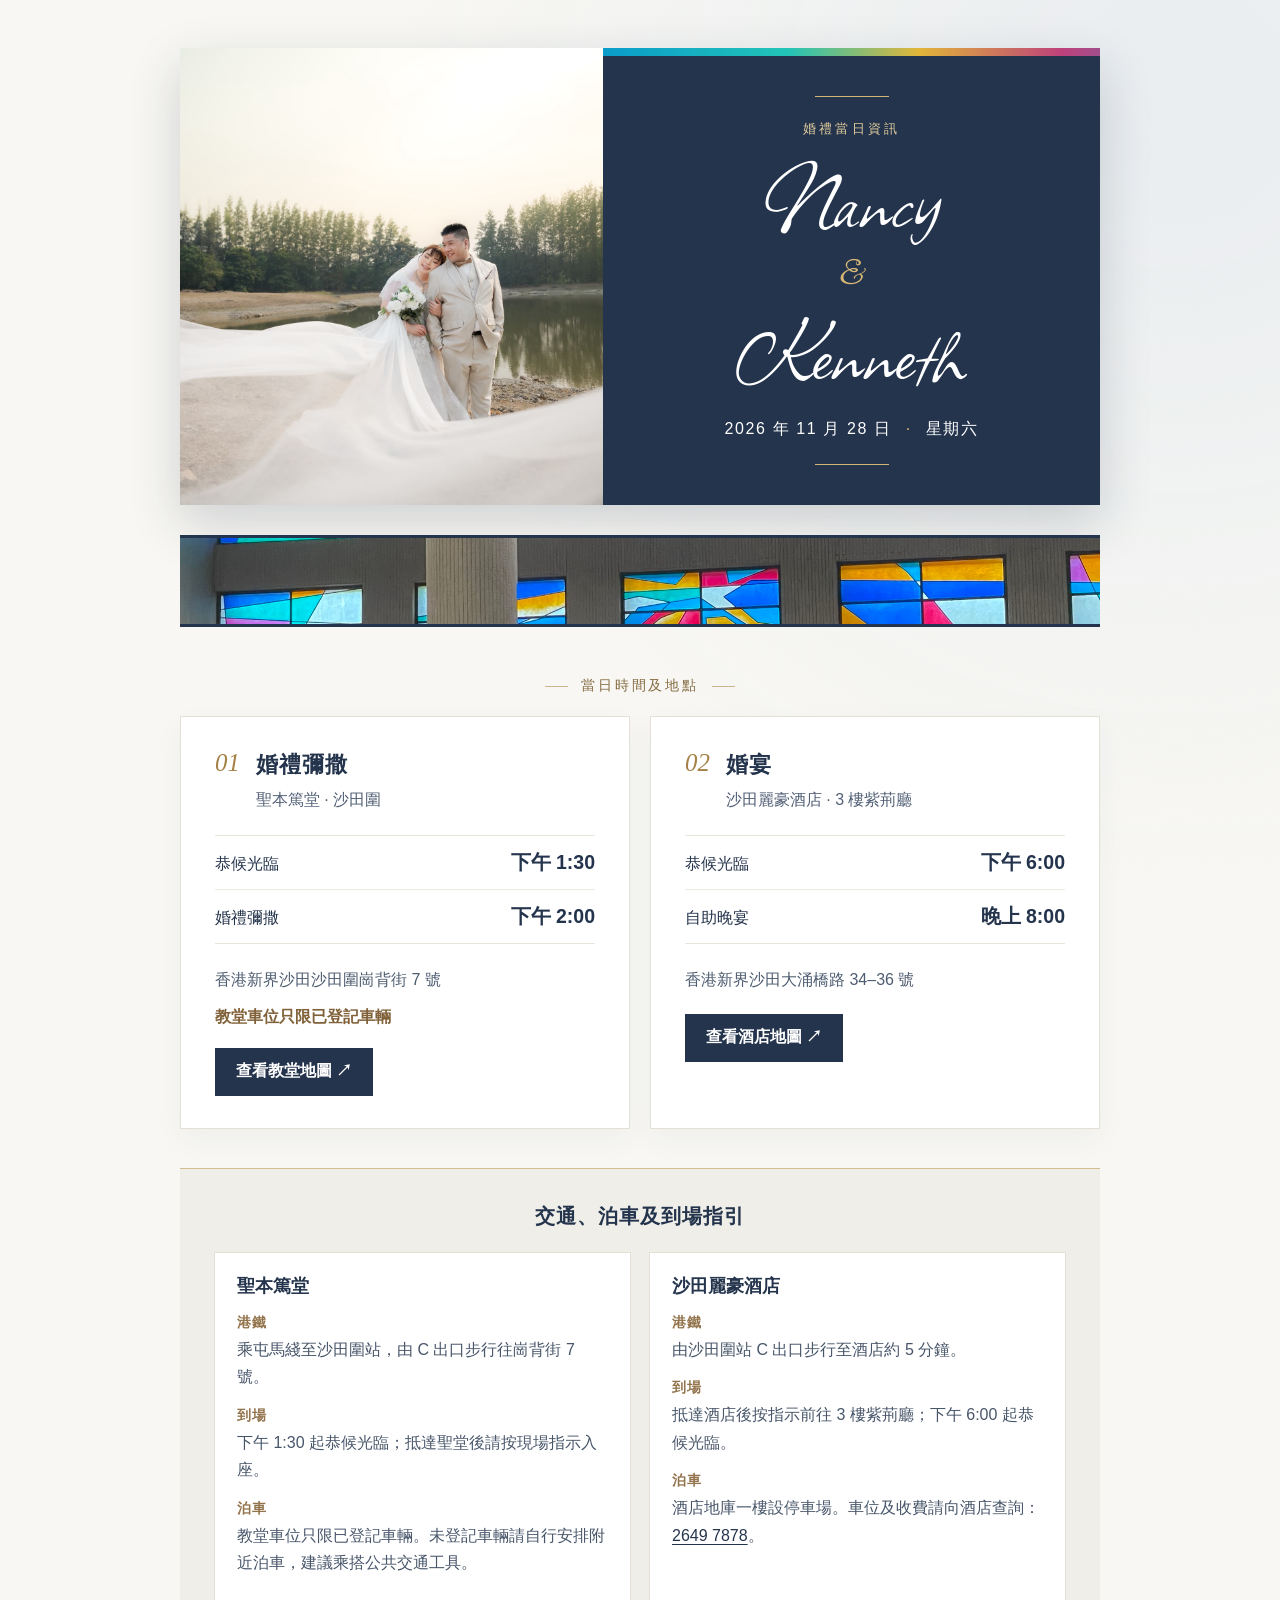
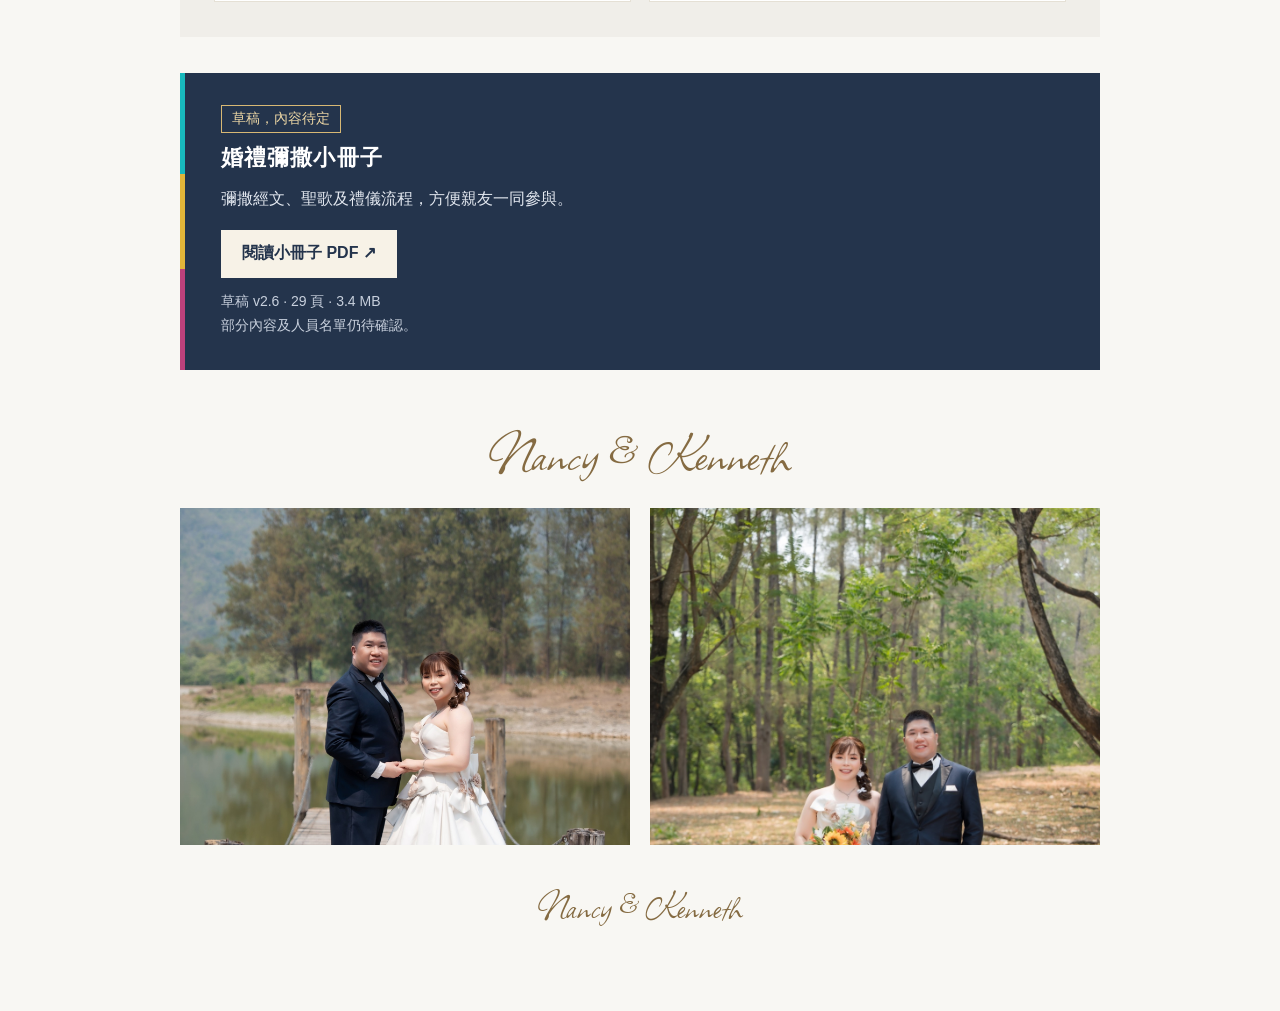
==== index.html @ dc4f5dc5 "Publish wedding information website" ====
<!doctype html>
<html lang="zh-Hant">
<head>
  <meta charset="utf-8">
  <meta name="viewport" content="width=device-width, initial-scale=1">
  <meta name="theme-color" content="#f8f6f1">
  <meta name="description" content="Nancy 與 Kenneth 的婚禮時間及地點資訊。2026 年 11 月 28 日。">
  <title>Nancy 與 Kenneth｜婚禮資訊</title>
  <link rel="preload" href="allison-regular.ttf" as="font" type="font/ttf" crossorigin>
  <link rel="icon" type="image/svg+xml" href="data:image/svg+xml,%3Csvg xmlns='http://www.w3.org/2000/svg' viewBox='0 0 64 64'%3E%3Crect width='64' height='64' rx='14' fill='%2324344c'/%3E%3Cpath d='M32 11v42M21 25h22' stroke='%23d8b874' stroke-width='4' stroke-linecap='round'/%3E%3C/svg%3E">
  <style>
    @font-face { font-family: "Wedding Script"; src: url("allison-regular.ttf") format("truetype"); font-style: normal; font-weight: 400; font-display: swap; }
    :root { color-scheme: light; font-family: "Noto Sans TC", "PingFang TC", "Microsoft JhengHei", sans-serif; color: #24344c; background: #f8f7f3; }
    * { box-sizing: border-box; }
    body { margin: 0; min-width: 300px; }
    .frame { min-height: 100vh; padding: 0 18px 52px; background: radial-gradient(circle at 92% 4%, #e9edf0 0, transparent 28%), #f8f7f3; }
    main { max-width: 920px; margin: 0 auto; }
    .hero { display: grid; overflow: hidden; background: #24344c; color: #fff; box-shadow: 0 18px 48px #1c2c4030; }
    .hero-photo { display: block; width: 100%; height: 270px; object-fit: cover; object-position: center 61%; }
    header { position: relative; text-align: center; padding: 44px 18px 42px; border-top: 8px solid transparent; border-image: linear-gradient(105deg, #099ccb, #23c4b7 30%, #e2b539 51%, #bd417b 74%, #4679c6) 1; }
    header::before, header::after { content: ""; display: block; width: 74px; height: 1px; margin: 0 auto 23px; background: #d1b477; }
    header::after { margin: 24px auto 0; }
    .eyebrow { margin: 0 0 17px; color: #e2cd9e; font-size: .84rem; letter-spacing: .24em; }
    h1 { margin: 0; font-family: "Wedding Script", "Segoe Script", cursive; font-size: clamp(4.3rem, 17vw, 6rem); font-weight: 400; line-height: .95; letter-spacing: 0; }
    h1 .name { display: block; }
    .amp { display: block; color: #d8b874; font-size: .55em; line-height: .85; margin: .15em 0; }
    .date { margin: 21px 0 0; font-size: 1rem; letter-spacing: .1em; }
    .date span { color: #d8b874; padding: 0 .5em; }
    h2 { margin: 0; font-size: 1.4rem; font-weight: 600; letter-spacing: .05em; }
    .section-label { margin: 40px 0 21px; text-align: center; color: #856b42; font-size: .88rem; letter-spacing: .21em; }
    .section-label::before, .section-label::after { content: ""; display: inline-block; vertical-align: middle; width: 23px; height: 1px; background: #cbb58d; margin: 0 13px; }
    .events { position: relative; }
    .events::before { content: ""; position: absolute; left: 20px; top: 23px; bottom: 23px; width: 1px; background: #cfb88b; }
    .card { position: relative; background: #fff; border: 1px solid #e5e0d5; box-shadow: 0 10px 28px #293d520c; padding: 27px 25px 29px; margin: 16px 0 16px 39px; }
    .card::before { content: ""; position: absolute; left: -24px; top: 29px; width: 9px; height: 9px; border: 2px solid #a78348; border-radius: 50%; background: #f8f7f3; }
    .card-head { display: flex; gap: 16px; align-items: start; }
    .number { flex: none; color: #a58146; font: italic 1.55rem Georgia, serif; line-height: 1.1; }
    .place { margin: 7px 0 0; color: #526076; line-height: 1.65; }
    .times { margin: 22px 0; border-top: 1px solid #e9e4da; border-bottom: 1px solid #e9e4da; }
    .time-row { display: flex; align-items: baseline; justify-content: space-between; gap: 12px; padding: 13px 0; }
    .time-row + .time-row { border-top: 1px solid #efebe3; }
    .time-row strong { font-size: 1.22rem; font-weight: 600; font-variant-numeric: tabular-nums; white-space: nowrap; }
    address { font-style: normal; color: #4d5c70; line-height: 1.7; }
    .map-link { display: inline-flex; align-items: center; justify-content: center; min-height: 48px; margin-top: 20px; padding: 0 21px; background: #24344c; color: #fff; text-decoration: none; font-weight: 600; }
    .map-link:focus-visible, .map-link:hover { outline: 2px solid #b69862; outline-offset: 3px; background: #334862; }
    .parking-note { margin: 13px 0 0; color: #806139; font-weight: 600; }
    .guide { margin: 39px 0 0; padding: 27px 22px 28px; background: #f0eee9; border-top: 1px solid #d4bd90; }
    .guide h2 { font-size: 1.28rem; text-align: center; margin: 0 0 22px; }
    .guide-grid { display: grid; gap: 18px; }
    .guide-place { background: #fff; padding: 21px 22px 24px; border: 1px solid #e5e0d5; }
    .guide-place h3 { margin: 0 0 12px; font-size: 1.12rem; }
    .guide-place dl { margin: 0; }
    .guide-place dt { margin: 15px 0 4px; color: #92734b; font-size: .89rem; font-weight: 700; letter-spacing: .08em; }
    .guide-place dd { margin: 0; line-height: 1.72; color: #48566a; }
    .guide-place a { color: #24344c; text-underline-offset: 3px; }
    .photos { margin-top: 36px; }
    .photos h2 { text-align: center; margin: 0 0 19px; font-family: "Wedding Script", "Segoe Script", cursive; font-weight: 400; color: #856b42; font-size: clamp(2.5rem, 10vw, 3.7rem); line-height: 1.2; letter-spacing: 0; }
    .photo-grid { display: grid; grid-template-columns: 1fr 1fr; gap: 10px; }
    .photo-grid figure { position: relative; margin: 0; aspect-ratio: 3 / 4; overflow: hidden; background: #e8e3da; }
    .photo-grid img { display: block; width: 100%; height: 100%; object-fit: cover; object-position: center 42%; }
    .photo-grid figure:nth-child(2) img { object-position: center 32%; }
    .glass-ribbon { height: 68px; margin-top: 30px; background: url("church-glass.jpeg") center 44% / cover; border-top: 3px solid #24344c; border-bottom: 3px solid #24344c; }
    .booklet { position: relative; display: grid; gap: 22px; margin-top: 36px; padding: 28px; background: #24344c; color: #fff; border-left: 5px solid #18b9bd; }
    .booklet::before { content: ""; position: absolute; top: 0; left: -5px; width: 5px; height: 100%; background: linear-gradient(#18b9bd 0 34%, #e2b539 34% 66%, #bd417b 66%); }
    .booklet h2 { margin-top: 9px; }
    .draft-label { display: inline-block; padding: 4px 10px; border: 1px solid #d8b874; color: #edd7a5; font-size: .875rem; }
    .booklet p { margin: 12px 0 0; color: #e2e7ef; line-height: 1.7; }
    .booklet .map-link { margin-top: 18px; background: #f7f2e7; color: #24344c; }
    .booklet .file-detail { font-size: .875rem; color: #c8d0dd; }
    footer { text-align: center; margin-top: 36px; color: #856b42; font: 2.5rem/1.3 "Wedding Script", "Segoe Script", cursive; }
    @media (min-width: 720px) {
      .frame { padding: 48px 30px 78px; }
      .hero { grid-template-columns: 46% 54%; min-height: 380px; }
      .hero-photo { height: 100%; min-height: 450px; object-position: center 36%; }
      header { display: flex; flex-direction: column; align-items: center; justify-content: center; padding: 40px 20px; }
      .section-label { margin-top: 49px; }
      .events { display: grid; grid-template-columns: 1fr 1fr; gap: 20px; }
      .events::before, .card::before { display: none; }
      .card { margin: 0; padding: 32px 34px; }
      .guide { padding: 33px 34px 35px; }
      .guide-grid { grid-template-columns: 1fr 1fr; }
      .photos { margin-top: 48px; }
      .glass-ribbon { height: 92px; }
      .booklet { padding: 32px 36px; }
      .photo-grid { gap: 20px; }
      .photo-grid figure { aspect-ratio: 4 / 3; }
      .photo-grid figure:first-child img { object-position: center 36%; }
      .photo-grid figure:nth-child(2) img { object-position: center 29%; }
    }
  </style>
</head>
<body>
  <div class="frame">
    <main>
      <div class="hero">
        <img class="hero-photo" src="hero-couple.jpeg" width="2048" height="1366" alt="Nancy 與 Kenneth 的婚紗照">
        <header>
          <p class="eyebrow">婚禮當日資訊</p>
          <h1 aria-label="Nancy &amp; Kenneth"><span class="name">Nancy</span><span class="amp" aria-hidden="true">&amp;</span><span class="name">Kenneth</span></h1>
          <p class="date">2026 年 11 月 28 日 <span aria-hidden="true">·</span> 星期六</p>
        </header>
      </div>

      <div class="glass-ribbon" aria-hidden="true"></div>
      <p class="section-label">當日時間及地點</p>

      <div class="events">
      <section class="card" aria-labelledby="church-title">
        <div class="card-head"><span class="number" aria-hidden="true">01</span><div><h2 id="church-title">婚禮彌撒</h2><p class="place">聖本篤堂 · 沙田圍</p></div></div>
        <div class="times">
          <div class="time-row"><span>恭候光臨</span><strong>下午 1:30</strong></div>
          <div class="time-row"><span>婚禮彌撒</span><strong>下午 2:00</strong></div>
        </div>
        <address>香港新界沙田沙田圍崗背街 7 號</address>
        <p class="parking-note">教堂車位只限已登記車輛</p>
        <a class="map-link" href="https://www.google.com/maps/search/?api=1&amp;query=St%20Benedict%20Church%207%20Kong%20Pui%20Street%20Sha%20Tin" target="_blank" rel="noopener noreferrer" aria-label="在地圖查看聖本篤堂，於新分頁開啟">查看教堂地圖 ↗</a>
      </section>

      <section class="card" aria-labelledby="banquet-title">
        <div class="card-head"><span class="number" aria-hidden="true">02</span><div><h2 id="banquet-title">婚宴</h2><p class="place">沙田麗豪酒店 · 3 樓紫荊廳</p></div></div>
        <div class="times">
          <div class="time-row"><span>恭候光臨</span><strong>下午 6:00</strong></div>
          <div class="time-row"><span>自助晚宴</span><strong>晚上 8:00</strong></div>
        </div>
        <address>香港新界沙田大涌橋路 34–36 號</address>
        <a class="map-link" href="https://www.google.com/maps/search/?api=1&amp;query=Regal%20Riverside%20Hotel%2034-36%20Tai%20Chung%20Kiu%20Road%20Sha%20Tin" target="_blank" rel="noopener noreferrer" aria-label="在地圖查看沙田麗豪酒店，於新分頁開啟">查看酒店地圖 ↗</a>
      </section>
      </div>

      <section class="guide" aria-labelledby="guide-title">
        <h2 id="guide-title">交通、泊車及到場指引</h2>
        <div class="guide-grid">
          <div class="guide-place">
            <h3>聖本篤堂</h3>
            <dl>
              <dt>港鐵</dt>
              <dd>乘屯馬綫至沙田圍站，由 C 出口步行往崗背街 7 號。</dd>
              <dt>到場</dt>
              <dd>下午 1:30 起恭候光臨；抵達聖堂後請按現場指示入座。</dd>
              <dt>泊車</dt>
              <dd>教堂車位只限已登記車輛。未登記車輛請自行安排附近泊車，建議乘搭公共交通工具。</dd>
            </dl>
          </div>
          <div class="guide-place">
            <h3>沙田麗豪酒店</h3>
            <dl>
              <dt>港鐵</dt>
              <dd>由沙田圍站 C 出口步行至酒店約 5 分鐘。</dd>
              <dt>到場</dt>
              <dd>抵達酒店後按指示前往 3 樓紫荊廳；下午 6:00 起恭候光臨。</dd>
              <dt>泊車</dt>
              <dd>酒店地庫一樓設停車場。車位及收費請向酒店查詢：<a href="tel:+85226497878">2649 7878</a>。</dd>
            </dl>
          </div>
        </div>
      </section>

      <section class="booklet" aria-labelledby="booklet-title">
        <div>
          <span class="draft-label">草稿，內容待定</span>
          <h2 id="booklet-title">婚禮彌撒小冊子</h2>
          <p>彌撒經文、聖歌及禮儀流程，方便親友一同參與。</p>
          <a class="map-link" href="wedding-mass-booklet-draft-v2.6.pdf" target="_blank" rel="noopener noreferrer" aria-label="閱讀彌撒小冊子草稿 PDF，於新分頁開啟">閱讀小冊子 PDF ↗</a>
          <p class="file-detail">草稿 v2.6 · 29 頁 · 3.4 MB<br>部分內容及人員名單仍待確認。</p>
        </div>
      </section>

      <section class="photos" aria-labelledby="photos-title">
        <h2 id="photos-title">Nancy &amp; Kenneth</h2>
        <div class="photo-grid">
          <figure><img src="couple-bridge.jpeg" width="1672" height="2508" loading="lazy" alt="Nancy 與 Kenneth 在湖畔木橋上的婚紗照"></figure>
          <figure><img src="couple-woods.jpeg" width="1024" height="1536" loading="lazy" alt="Nancy 與 Kenneth 在林間的婚紗照"></figure>
        </div>
      </section>

      <footer>Nancy &amp; Kenneth</footer>
    </main>
  </div>
</body>
</html>
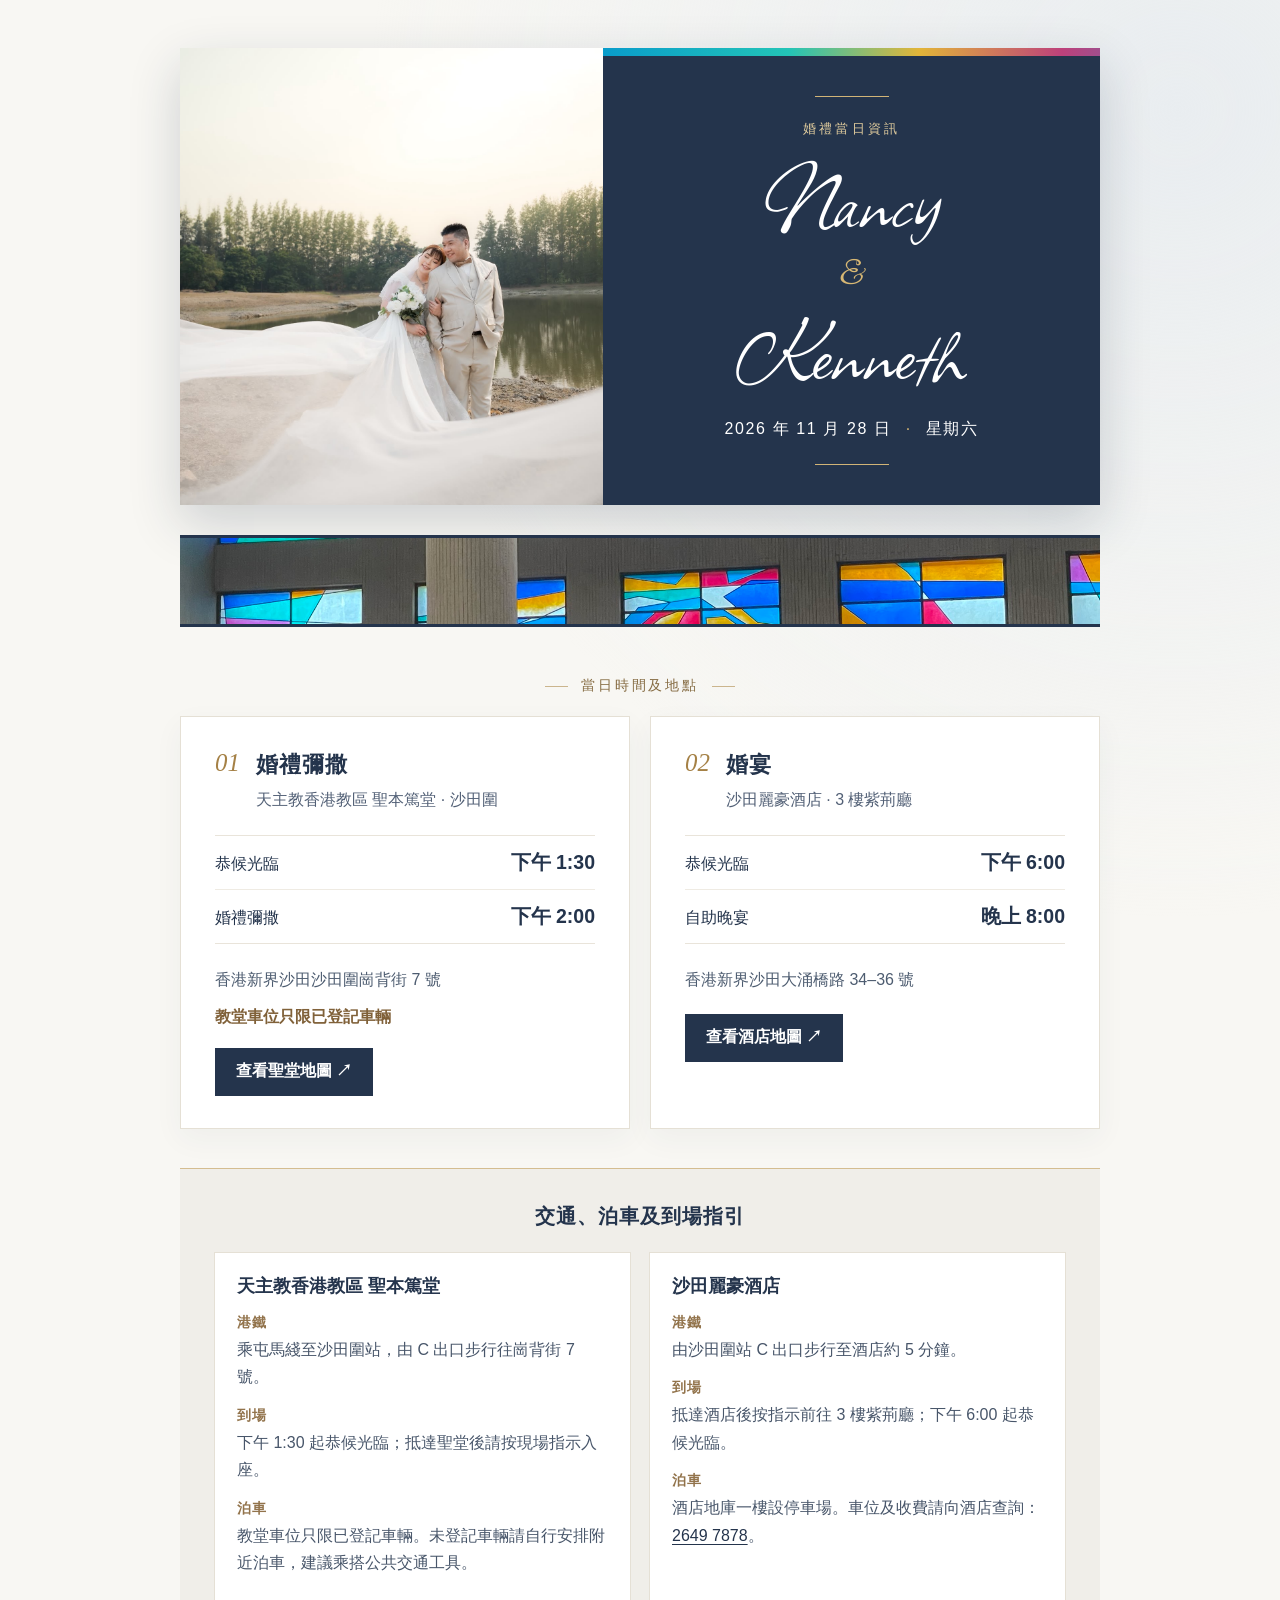
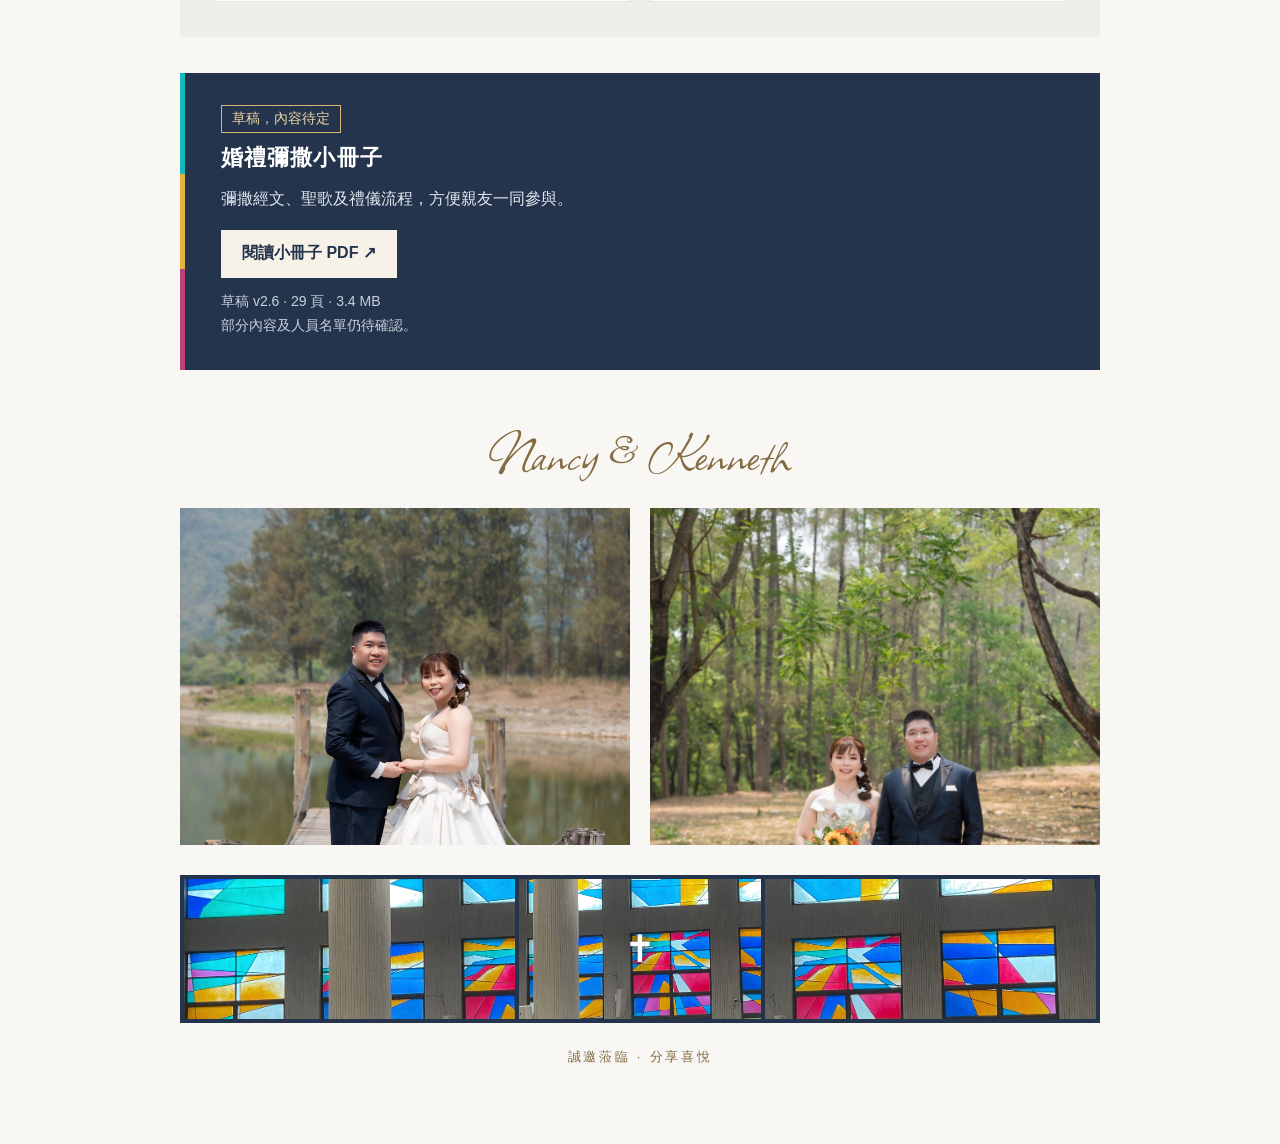
==== commit 05ecea63: "Update church details and stained-glass footer" ====
--- a/index.html
+++ b/index.html
@@ -60,6 +60,12 @@
     .photo-grid img { display: block; width: 100%; height: 100%; object-fit: cover; object-position: center 42%; }
     .photo-grid figure:nth-child(2) img { object-position: center 32%; }
     .glass-ribbon { height: 68px; margin-top: 30px; background: url("church-glass.jpeg") center 44% / cover; border-top: 3px solid #24344c; border-bottom: 3px solid #24344c; }
+    .glass-finale { position: relative; display: grid; grid-template-columns: 1.1fr .8fr 1.1fr; height: 112px; margin-top: 30px; overflow: hidden; border: 4px solid #24344c; background: #24344c; gap: 4px; }
+    .glass-finale span { background-image: url("church-glass.jpeg"); background-size: 190% auto; filter: saturate(.92) contrast(1.04); }
+    .glass-finale span:nth-child(1) { background-position: 8% 44%; }
+    .glass-finale span:nth-child(2) { background-position: 50% 47%; }
+    .glass-finale span:nth-child(3) { background-position: 92% 44%; }
+    .glass-finale::after { content: "✝"; position: absolute; inset: 0; display: grid; place-items: center; color: #fff; font: 38px/1 Georgia, serif; text-shadow: 0 2px 10px #172235; }
     .booklet { position: relative; display: grid; gap: 22px; margin-top: 36px; padding: 28px; background: #24344c; color: #fff; border-left: 5px solid #18b9bd; }
     .booklet::before { content: ""; position: absolute; top: 0; left: -5px; width: 5px; height: 100%; background: linear-gradient(#18b9bd 0 34%, #e2b539 34% 66%, #bd417b 66%); }
     .booklet h2 { margin-top: 9px; }
@@ -67,7 +73,7 @@
     .booklet p { margin: 12px 0 0; color: #e2e7ef; line-height: 1.7; }
     .booklet .map-link { margin-top: 18px; background: #f7f2e7; color: #24344c; }
     .booklet .file-detail { font-size: .875rem; color: #c8d0dd; }
-    footer { text-align: center; margin-top: 36px; color: #856b42; font: 2.5rem/1.3 "Wedding Script", "Segoe Script", cursive; }
+    footer { text-align: center; margin-top: 25px; color: #856b42; font-size: .84rem; letter-spacing: .2em; }
     @media (min-width: 720px) {
       .frame { padding: 48px 30px 78px; }
       .hero { grid-template-columns: 46% 54%; min-height: 380px; }
@@ -81,6 +87,7 @@
       .guide-grid { grid-template-columns: 1fr 1fr; }
       .photos { margin-top: 48px; }
       .glass-ribbon { height: 92px; }
+      .glass-finale { height: 148px; }
       .booklet { padding: 32px 36px; }
       .photo-grid { gap: 20px; }
       .photo-grid figure { aspect-ratio: 4 / 3; }
@@ -106,14 +113,14 @@
 
       <div class="events">
       <section class="card" aria-labelledby="church-title">
-        <div class="card-head"><span class="number" aria-hidden="true">01</span><div><h2 id="church-title">婚禮彌撒</h2><p class="place">聖本篤堂 · 沙田圍</p></div></div>
+        <div class="card-head"><span class="number" aria-hidden="true">01</span><div><h2 id="church-title">婚禮彌撒</h2><p class="place">天主教香港教區 聖本篤堂 · 沙田圍</p></div></div>
         <div class="times">
           <div class="time-row"><span>恭候光臨</span><strong>下午 1:30</strong></div>
           <div class="time-row"><span>婚禮彌撒</span><strong>下午 2:00</strong></div>
         </div>
         <address>香港新界沙田沙田圍崗背街 7 號</address>
         <p class="parking-note">教堂車位只限已登記車輛</p>
-        <a class="map-link" href="https://www.google.com/maps/search/?api=1&amp;query=St%20Benedict%20Church%207%20Kong%20Pui%20Street%20Sha%20Tin" target="_blank" rel="noopener noreferrer" aria-label="在地圖查看聖本篤堂，於新分頁開啟">查看教堂地圖 ↗</a>
+        <a class="map-link" href="https://www.google.com/maps/search/?api=1&amp;query=Church%20of%20St%20Benedict%207%20Kong%20Pui%20Street%20Sha%20Tin" target="_blank" rel="noopener noreferrer" aria-label="在地圖查看聖本篤堂，於新分頁開啟">查看聖堂地圖 ↗</a>
       </section>
 
       <section class="card" aria-labelledby="banquet-title">
@@ -131,7 +138,7 @@
         <h2 id="guide-title">交通、泊車及到場指引</h2>
         <div class="guide-grid">
           <div class="guide-place">
-            <h3>聖本篤堂</h3>
+            <h3>天主教香港教區 聖本篤堂</h3>
             <dl>
               <dt>港鐵</dt>
               <dd>乘屯馬綫至沙田圍站，由 C 出口步行往崗背街 7 號。</dd>
@@ -173,7 +180,8 @@
         </div>
       </section>
 
-      <footer>Nancy &amp; Kenneth</footer>
+      <div class="glass-finale" aria-label="聖本篤堂彩繪玻璃裝飾" role="img"><span></span><span></span><span></span></div>
+      <footer>誠邀蒞臨 · 分享喜悅</footer>
     </main>
   </div>
 </body>
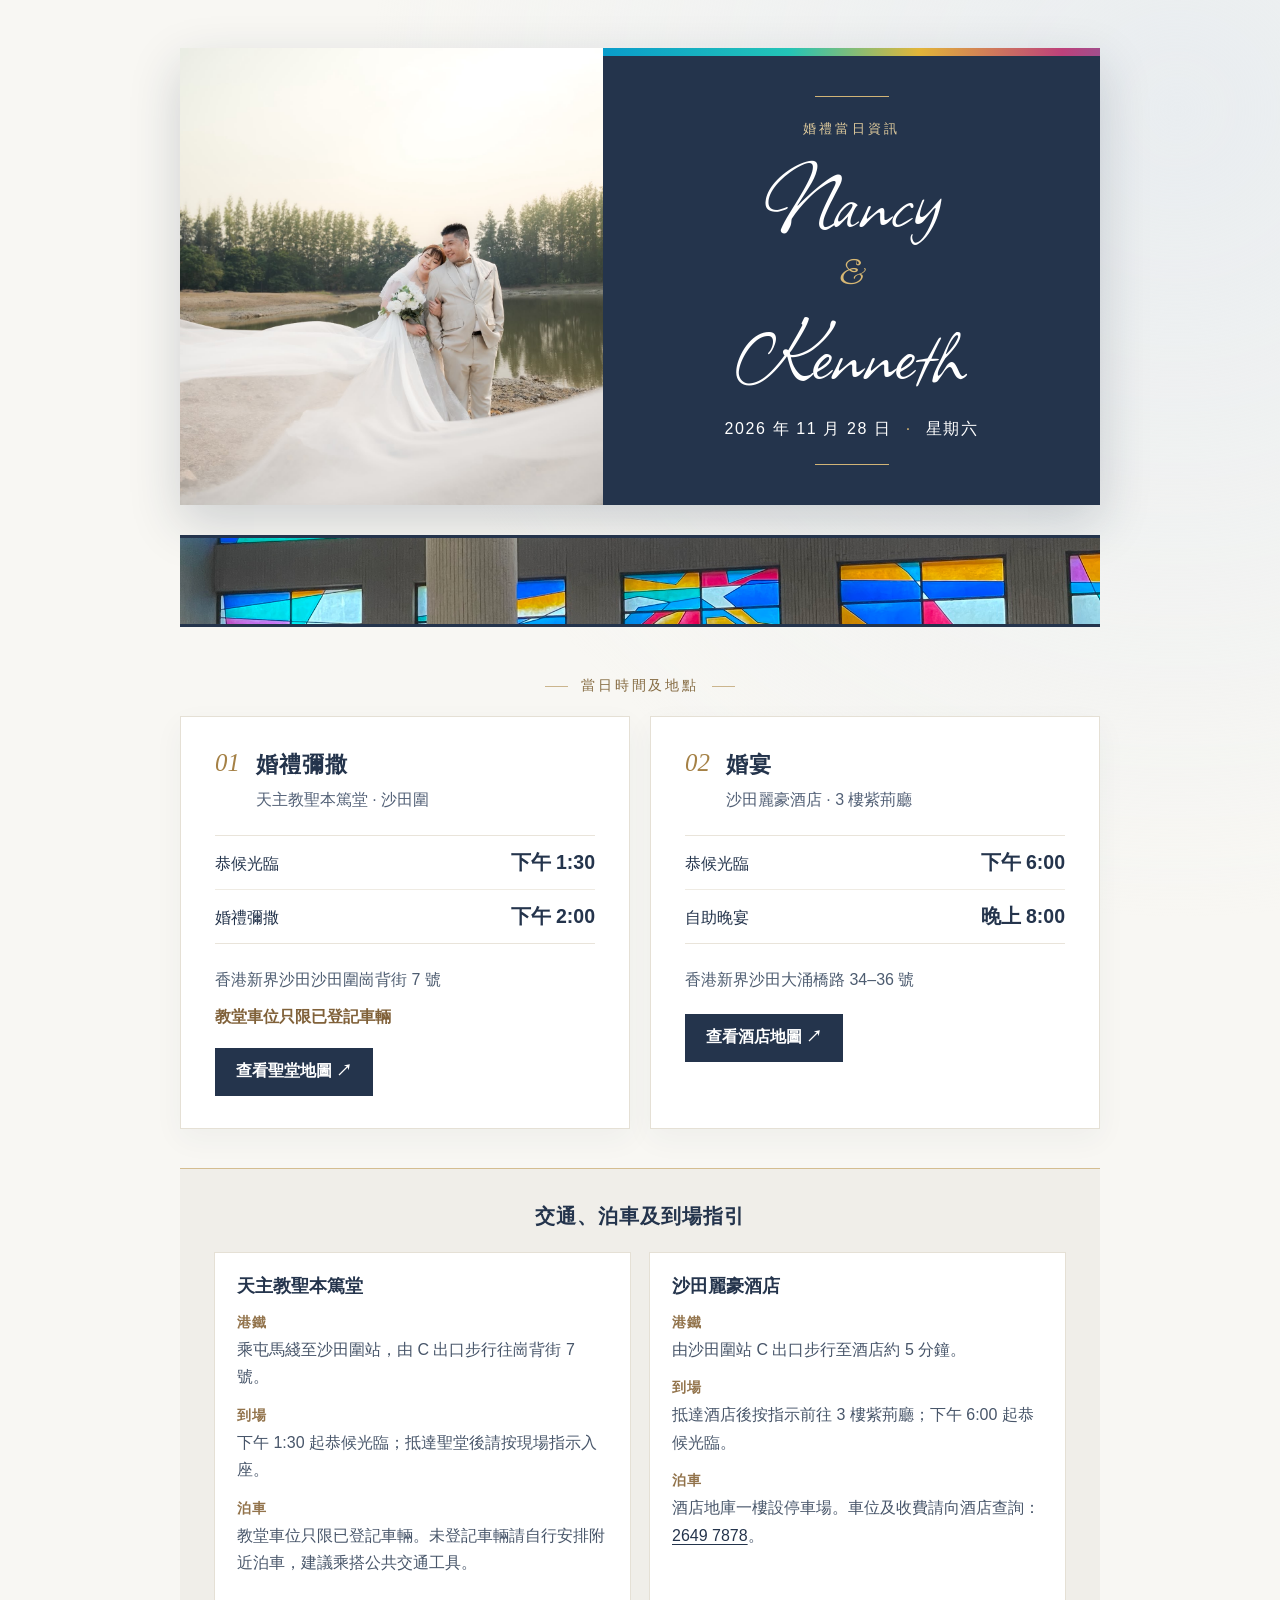
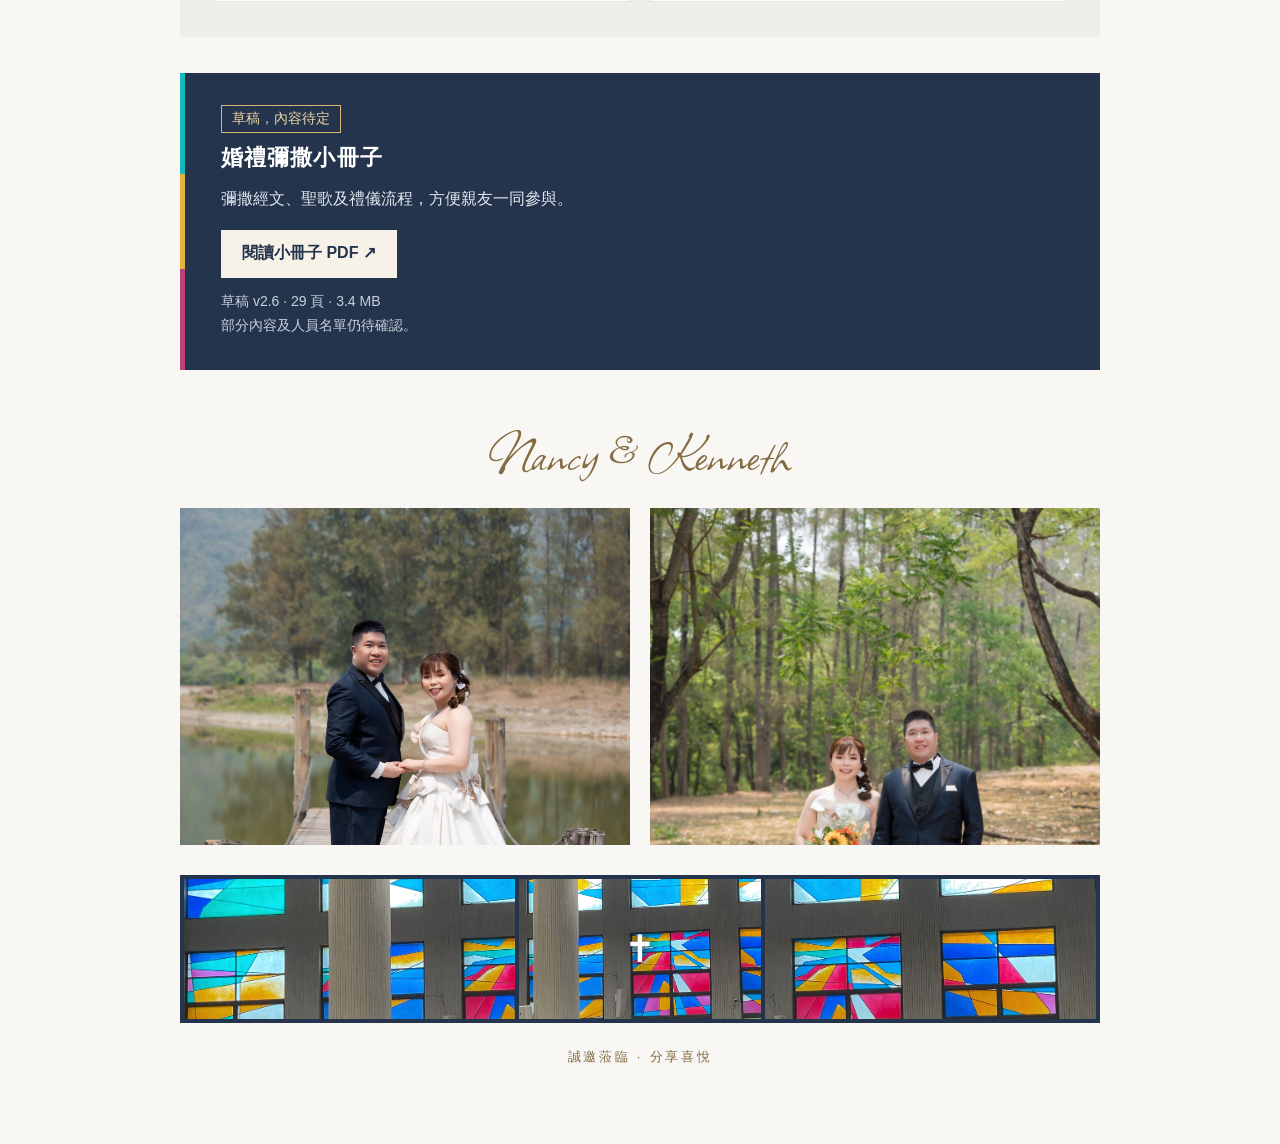
==== commit 287879bd: "Use concise Catholic church name" ====
--- a/index.html
+++ b/index.html
@@ -113,7 +113,7 @@
 
       <div class="events">
       <section class="card" aria-labelledby="church-title">
-        <div class="card-head"><span class="number" aria-hidden="true">01</span><div><h2 id="church-title">婚禮彌撒</h2><p class="place">天主教香港教區 聖本篤堂 · 沙田圍</p></div></div>
+        <div class="card-head"><span class="number" aria-hidden="true">01</span><div><h2 id="church-title">婚禮彌撒</h2><p class="place">天主教聖本篤堂 · 沙田圍</p></div></div>
         <div class="times">
           <div class="time-row"><span>恭候光臨</span><strong>下午 1:30</strong></div>
           <div class="time-row"><span>婚禮彌撒</span><strong>下午 2:00</strong></div>
@@ -138,7 +138,7 @@
         <h2 id="guide-title">交通、泊車及到場指引</h2>
         <div class="guide-grid">
           <div class="guide-place">
-            <h3>天主教香港教區 聖本篤堂</h3>
+            <h3>天主教聖本篤堂</h3>
             <dl>
               <dt>港鐵</dt>
               <dd>乘屯馬綫至沙田圍站，由 C 出口步行往崗背街 7 號。</dd>
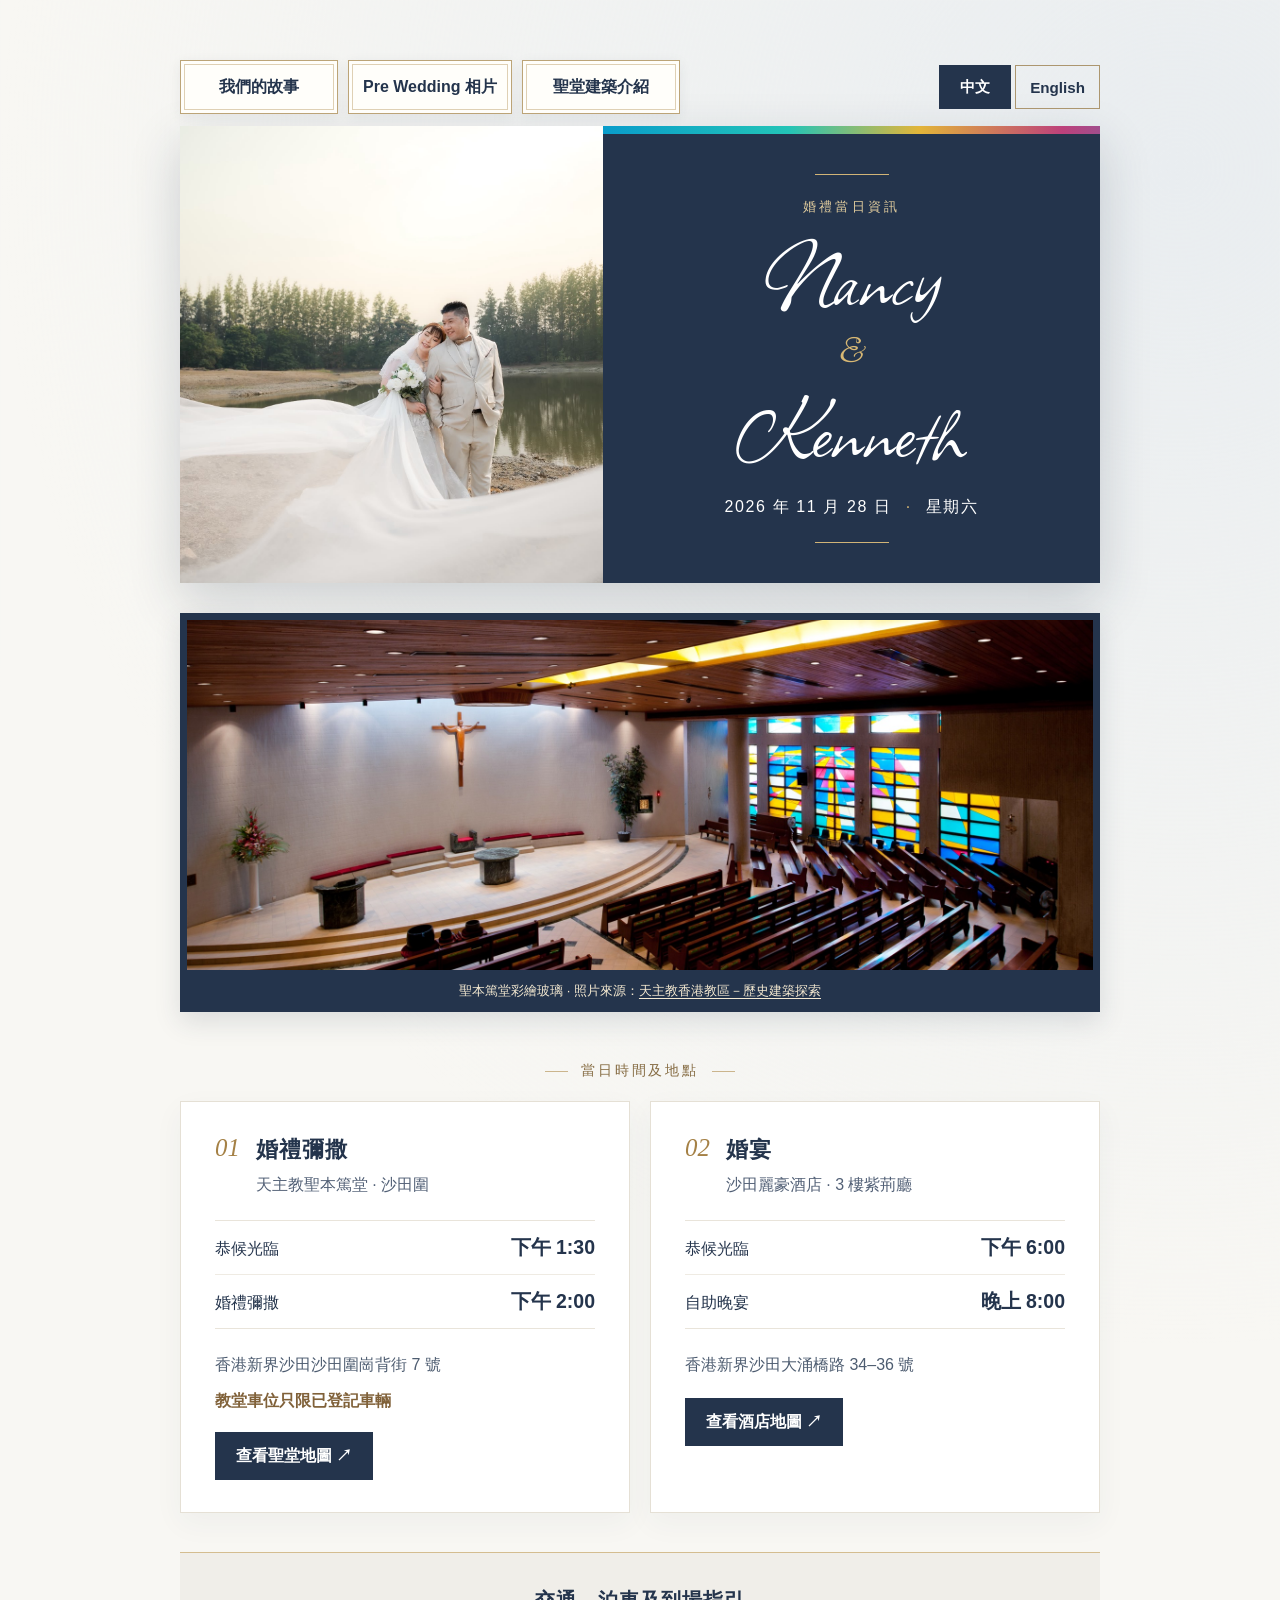
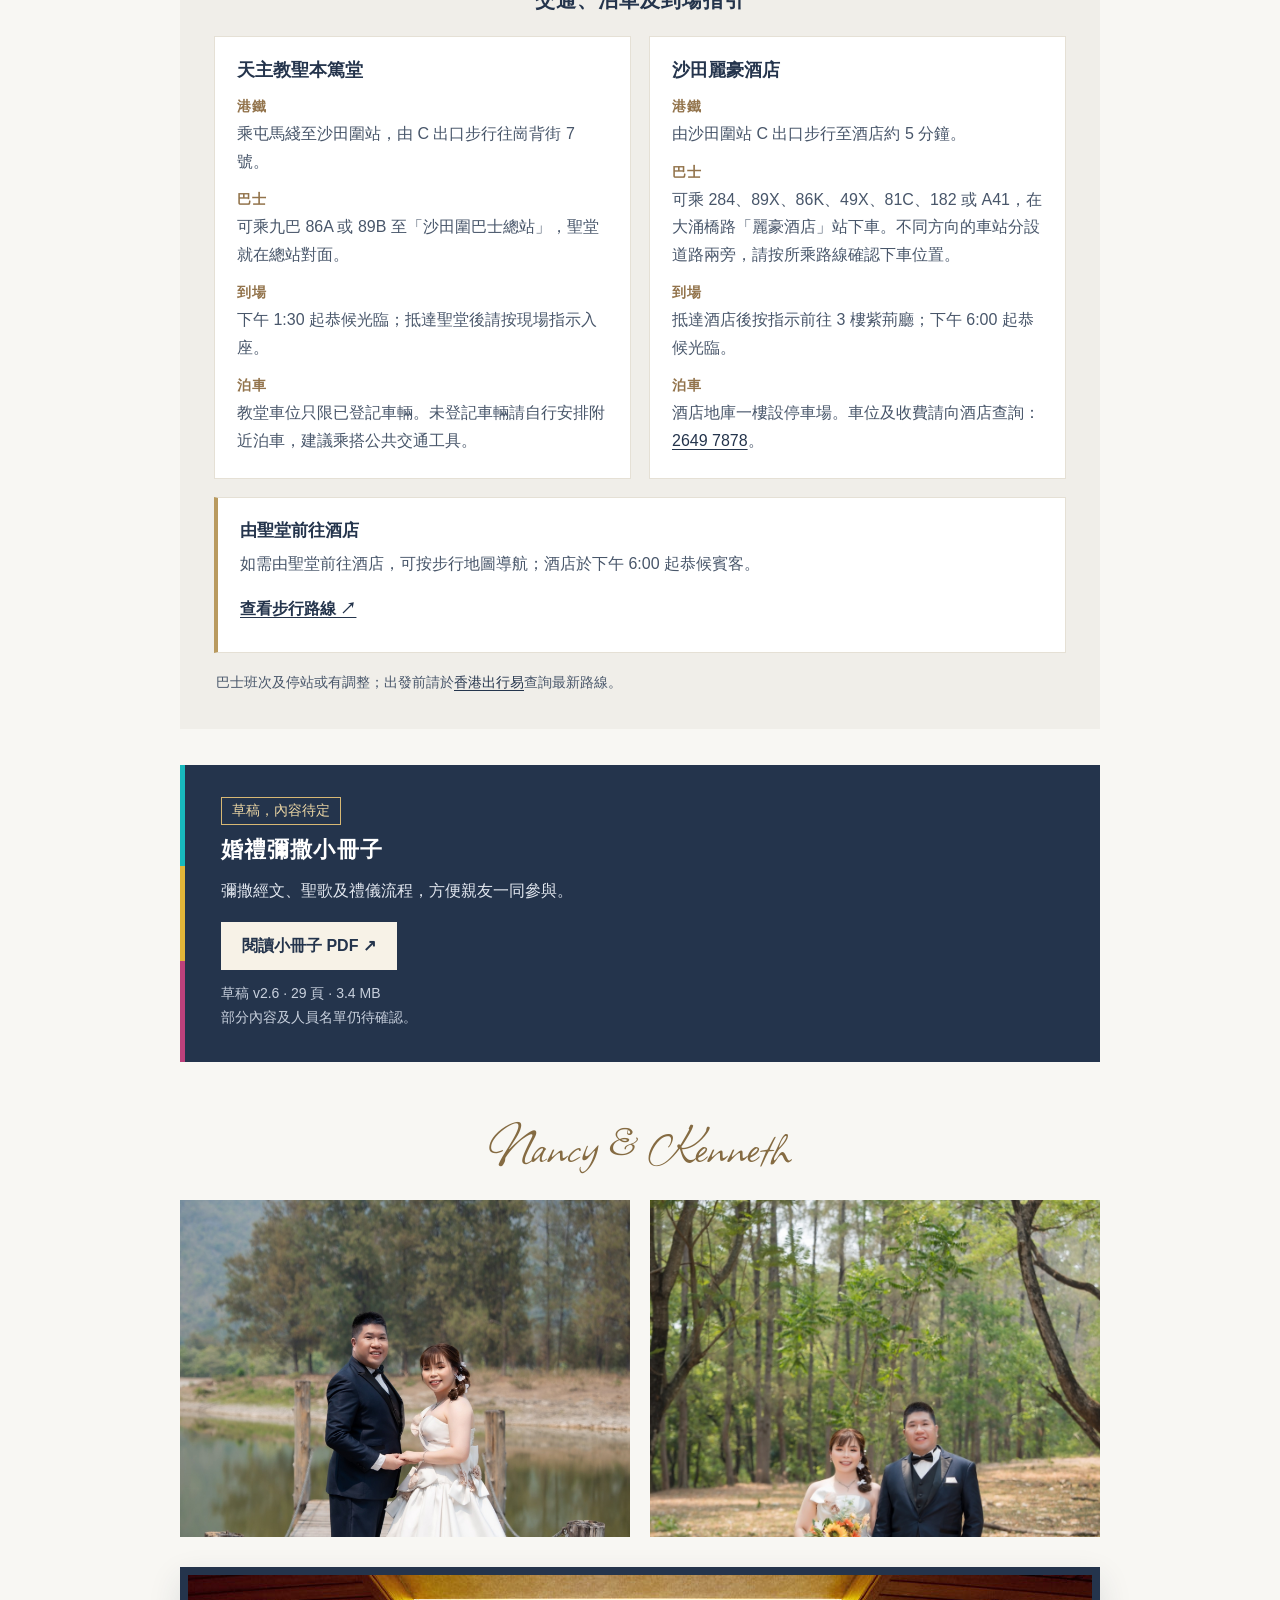
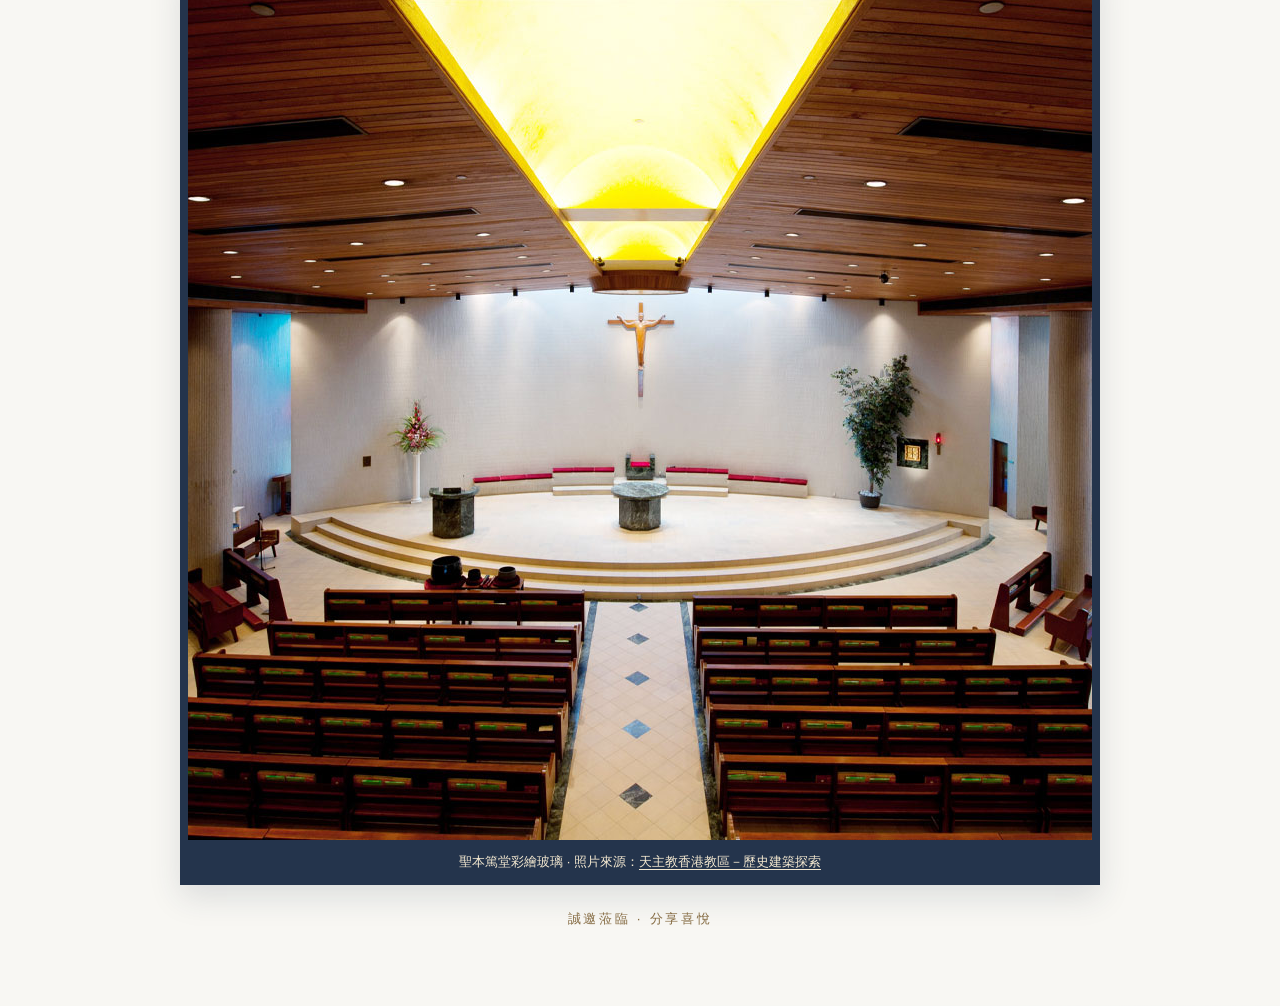
==== commit dd4baf4d: "Update guest homepage to latest wedding site" ====
--- a/index.html
+++ b/index.html
@@ -6,6 +6,8 @@
   <meta name="theme-color" content="#f8f6f1">
   <meta name="description" content="Nancy 與 Kenneth 的婚禮時間及地點資訊。2026 年 11 月 28 日。">
   <title>Nancy 與 Kenneth｜婚禮資訊</title>
+  <link rel="alternate" hreflang="zh-Hant" href="index.html">
+  <link rel="alternate" hreflang="en" href="en.html">
   <link rel="preload" href="allison-regular.ttf" as="font" type="font/ttf" crossorigin>
   <link rel="icon" type="image/svg+xml" href="data:image/svg+xml,%3Csvg xmlns='http://www.w3.org/2000/svg' viewBox='0 0 64 64'%3E%3Crect width='64' height='64' rx='14' fill='%2324344c'/%3E%3Cpath d='M32 11v42M21 25h22' stroke='%23d8b874' stroke-width='4' stroke-linecap='round'/%3E%3C/svg%3E">
   <style>
@@ -15,6 +17,15 @@
     body { margin: 0; min-width: 300px; }
     .frame { min-height: 100vh; padding: 0 18px 52px; background: radial-gradient(circle at 92% 4%, #e9edf0 0, transparent 28%), #f8f7f3; }
     main { max-width: 920px; margin: 0 auto; }
+    .topbar { display: flex; flex-wrap: wrap; justify-content: flex-end; align-items: center; gap: 7px 12px; padding: 12px 0; }
+    .site-links { display: grid; grid-template-columns: repeat(3, minmax(0, 1fr)); gap: 4px; width: 100%; order: 2; }
+    .site-links a { display: flex; min-height: 52px; align-items: center; justify-content: center; padding: 6px; border: 1px solid #ac966f; color: #24344c; font-family: inherit; font-size: 1rem; font-weight: 600; line-height: 1.35; text-align: center; text-decoration: none; }
+    .site-links a[aria-current="page"] { background: #24344c; color: #fff; border-color: #24344c; }
+    .site-links a:hover, .site-links a:focus-visible { outline: 2px solid #ac966f; outline-offset: 2px; }
+    .language-nav { display: flex; justify-content: flex-end; align-items: center; gap: 4px; font-size: .95rem; }
+    .language-nav a { display: inline-flex; min-height: 44px; min-width: 72px; align-items: center; justify-content: center; padding: 0 14px; border: 1px solid #ac966f; color: #24344c; text-decoration: none; font-weight: 600; }
+    .language-nav a[aria-current="page"] { background: #24344c; color: #fff; border-color: #24344c; }
+    .language-nav a:hover, .language-nav a:focus-visible { outline: 2px solid #ac966f; outline-offset: 2px; }
     .hero { display: grid; overflow: hidden; background: #24344c; color: #fff; box-shadow: 0 18px 48px #1c2c4030; }
     .hero-photo { display: block; width: 100%; height: 270px; object-fit: cover; object-position: center 61%; }
     header { position: relative; text-align: center; padding: 44px 18px 42px; border-top: 8px solid transparent; border-image: linear-gradient(105deg, #099ccb, #23c4b7 30%, #e2b539 51%, #bd417b 74%, #4679c6) 1; }
@@ -26,6 +37,9 @@
     .amp { display: block; color: #d8b874; font-size: .55em; line-height: .85; margin: .15em 0; }
     .date { margin: 21px 0 0; font-size: 1rem; letter-spacing: .1em; }
     .date span { color: #d8b874; padding: 0 .5em; }
+    .countdown { display: inline-block; margin: 22px 0 0; padding: 9px 19px; border: 1px solid #d8b8748c; color: #f4e9d1; font-size: .95rem; letter-spacing: .09em; }
+    .countdown strong { color: #fff; font: 400 1.55rem Georgia, serif; padding: 0 .13em; vertical-align: -.06em; }
+    .countdown[hidden] { display: none; }
     h2 { margin: 0; font-size: 1.4rem; font-weight: 600; letter-spacing: .05em; }
     .section-label { margin: 40px 0 21px; text-align: center; color: #856b42; font-size: .88rem; letter-spacing: .21em; }
     .section-label::before, .section-label::after { content: ""; display: inline-block; vertical-align: middle; width: 23px; height: 1px; background: #cbb58d; margin: 0 13px; }
@@ -53,19 +67,26 @@
     .guide-place dt { margin: 15px 0 4px; color: #92734b; font-size: .89rem; font-weight: 700; letter-spacing: .08em; }
     .guide-place dd { margin: 0; line-height: 1.72; color: #48566a; }
     .guide-place a { color: #24344c; text-underline-offset: 3px; }
+    .transfer { margin-top: 18px; padding: 20px 22px; background: #fff; border: 1px solid #e5e0d5; border-left: 4px solid #b99a5f; }
+    .transfer h3 { margin: 0 0 8px; font-size: 1.08rem; }
+    .transfer p { margin: 0; color: #48566a; line-height: 1.72; }
+    .transfer a { display: inline-flex; align-items: center; min-height: 44px; margin-top: 10px; color: #24344c; font-weight: 600; text-underline-offset: 3px; }
+    .bus-update { margin: 18px 2px 0; color: #48566a; font-size: .9rem; line-height: 1.6; }
+    .bus-update a { color: #24344c; text-underline-offset: 3px; }
     .photos { margin-top: 36px; }
     .photos h2 { text-align: center; margin: 0 0 19px; font-family: "Wedding Script", "Segoe Script", cursive; font-weight: 400; color: #856b42; font-size: clamp(2.5rem, 10vw, 3.7rem); line-height: 1.2; letter-spacing: 0; }
     .photo-grid { display: grid; grid-template-columns: 1fr 1fr; gap: 10px; }
     .photo-grid figure { position: relative; margin: 0; aspect-ratio: 3 / 4; overflow: hidden; background: #e8e3da; }
     .photo-grid img { display: block; width: 100%; height: 100%; object-fit: cover; object-position: center 42%; }
     .photo-grid figure:nth-child(2) img { object-position: center 32%; }
-    .glass-ribbon { height: 68px; margin-top: 30px; background: url("church-glass.jpeg") center 44% / cover; border-top: 3px solid #24344c; border-bottom: 3px solid #24344c; }
-    .glass-finale { position: relative; display: grid; grid-template-columns: 1.1fr .8fr 1.1fr; height: 112px; margin-top: 30px; overflow: hidden; border: 4px solid #24344c; background: #24344c; gap: 4px; }
-    .glass-finale span { background-image: url("church-glass.jpeg"); background-size: 190% auto; filter: saturate(.92) contrast(1.04); }
-    .glass-finale span:nth-child(1) { background-position: 8% 44%; }
-    .glass-finale span:nth-child(2) { background-position: 50% 47%; }
-    .glass-finale span:nth-child(3) { background-position: 92% 44%; }
-    .glass-finale::after { content: "✝"; position: absolute; inset: 0; display: grid; place-items: center; color: #fff; font: 38px/1 Georgia, serif; text-shadow: 0 2px 10px #172235; }
+    .glass-feature { margin: 30px 0 0; padding: 7px; background: #24344c; box-shadow: 0 10px 25px #24344c22; }
+    .glass-feature img { display: block; width: 100%; height: 255px; object-fit: cover; object-position: 75% 57%; }
+    .glass-feature figcaption { padding: 11px 7px 4px; color: #f4e9d1; font-size: .82rem; line-height: 1.5; text-align: center; }
+    .glass-feature a { color: inherit; text-underline-offset: 3px; }
+    .glass-finale { margin: 30px 0 0; padding: 8px; background: #24344c; box-shadow: 0 12px 30px #24344c22; }
+    .glass-finale img { display: block; width: 100%; aspect-ratio: 1.75; object-fit: cover; object-position: center; }
+    .glass-finale figcaption { padding: 12px 7px 5px; color: #f4e9d1; font-size: .82rem; line-height: 1.5; text-align: center; }
+    .glass-finale a { color: inherit; text-underline-offset: 3px; }
     .booklet { position: relative; display: grid; gap: 22px; margin-top: 36px; padding: 28px; background: #24344c; color: #fff; border-left: 5px solid #18b9bd; }
     .booklet::before { content: ""; position: absolute; top: 0; left: -5px; width: 5px; height: 100%; background: linear-gradient(#18b9bd 0 34%, #e2b539 34% 66%, #bd417b 66%); }
     .booklet h2 { margin-top: 9px; }
@@ -76,6 +97,9 @@
     footer { text-align: center; margin-top: 25px; color: #856b42; font-size: .84rem; letter-spacing: .2em; }
     @media (min-width: 720px) {
       .frame { padding: 48px 30px 78px; }
+      .topbar { flex-wrap: nowrap; justify-content: space-between; }
+      .site-links { display: flex; width: auto; order: 0; }
+      .site-links a { min-width: 145px; min-height: 44px; }
       .hero { grid-template-columns: 46% 54%; min-height: 380px; }
       .hero-photo { height: 100%; min-height: 450px; object-position: center 36%; }
       header { display: flex; flex-direction: column; align-items: center; justify-content: center; padding: 40px 20px; }
@@ -86,8 +110,8 @@
       .guide { padding: 33px 34px 35px; }
       .guide-grid { grid-template-columns: 1fr 1fr; }
       .photos { margin-top: 48px; }
-      .glass-ribbon { height: 92px; }
-      .glass-finale { height: 148px; }
+      .glass-feature img { height: 350px; }
+      .glass-finale img { aspect-ratio: 2.1; }
       .booklet { padding: 32px 36px; }
       .photo-grid { gap: 20px; }
       .photo-grid figure { aspect-ratio: 4 / 3; }
@@ -95,20 +119,26 @@
       .photo-grid figure:nth-child(2) img { object-position: center 29%; }
     }
   </style>
+  <link rel="stylesheet" href="nav.css">
 </head>
 <body>
   <div class="frame">
     <main>
+      <div class="topbar"><nav class="site-links" aria-label="網站分頁"><a href="our-story.html">我們的故事</a><a href="pre-wedding.html">Pre Wedding 相片</a><a href="church.html">聖堂建築介紹</a></nav><nav class="language-nav" aria-label="選擇語言"><a href="index.html" lang="zh-Hant" aria-current="page">中文</a><a href="en.html" lang="en">English</a></nav></div>
       <div class="hero">
         <img class="hero-photo" src="hero-couple.jpeg" width="2048" height="1366" alt="Nancy 與 Kenneth 的婚紗照">
         <header>
           <p class="eyebrow">婚禮當日資訊</p>
           <h1 aria-label="Nancy &amp; Kenneth"><span class="name">Nancy</span><span class="amp" aria-hidden="true">&amp;</span><span class="name">Kenneth</span></h1>
           <p class="date">2026 年 11 月 28 日 <span aria-hidden="true">·</span> 星期六</p>
+          <p class="countdown" data-countdown hidden></p>
         </header>
       </div>
 
-      <div class="glass-ribbon" aria-hidden="true"></div>
+      <figure class="glass-feature">
+        <img src="church-glass-feature.jpg" width="1920" height="1080" alt="聖本篤堂側面彩繪玻璃窗與聖堂內部">
+        <figcaption>聖本篤堂彩繪玻璃 · 照片來源：<a href="https://heritage.catholic.org.hk/en/catholic_building/st_benedict_church/photo/index-id-39.html" target="_blank" rel="noopener noreferrer">天主教香港教區－歷史建築探索</a></figcaption>
+      </figure>
       <p class="section-label">當日時間及地點</p>
 
       <div class="events">
@@ -142,6 +172,8 @@
             <dl>
               <dt>港鐵</dt>
               <dd>乘屯馬綫至沙田圍站，由 C 出口步行往崗背街 7 號。</dd>
+              <dt>巴士</dt>
+              <dd>可乘九巴 86A 或 89B 至「沙田圍巴士總站」，聖堂就在總站對面。</dd>
               <dt>到場</dt>
               <dd>下午 1:30 起恭候光臨；抵達聖堂後請按現場指示入座。</dd>
               <dt>泊車</dt>
@@ -153,6 +185,8 @@
             <dl>
               <dt>港鐵</dt>
               <dd>由沙田圍站 C 出口步行至酒店約 5 分鐘。</dd>
+              <dt>巴士</dt>
+              <dd>可乘 284、89X、86K、49X、81C、182 或 A41，在大涌橋路「麗豪酒店」站下車。不同方向的車站分設道路兩旁，請按所乘路線確認下車位置。</dd>
               <dt>到場</dt>
               <dd>抵達酒店後按指示前往 3 樓紫荊廳；下午 6:00 起恭候光臨。</dd>
               <dt>泊車</dt>
@@ -160,6 +194,12 @@
             </dl>
           </div>
         </div>
+        <div class="transfer">
+          <h3>由聖堂前往酒店</h3>
+          <p>如需由聖堂前往酒店，可按步行地圖導航；酒店於下午 6:00 起恭候賓客。</p>
+          <a href="https://www.google.com/maps/dir/?api=1&amp;origin=Church%20of%20St%20Benedict%207%20Kong%20Pui%20Street%20Sha%20Tin&amp;destination=Regal%20Riverside%20Hotel%2034-36%20Tai%20Chung%20Kiu%20Road%20Sha%20Tin&amp;travelmode=walking" target="_blank" rel="noopener noreferrer" aria-label="查看由聖本篤堂至沙田麗豪酒店的步行路線，於新分頁開啟">查看步行路線 ↗</a>
+        </div>
+        <p class="bus-update">巴士班次及停站或有調整；出發前請於<a href="https://www.hkemobility.gov.hk/" target="_blank" rel="noopener noreferrer">香港出行易</a>查詢最新路線。</p>
       </section>
 
       <section class="booklet" aria-labelledby="booklet-title">
@@ -180,9 +220,31 @@
         </div>
       </section>
 
-      <div class="glass-finale" aria-label="聖本篤堂彩繪玻璃裝飾" role="img"><span></span><span></span><span></span></div>
+      <figure class="glass-finale">
+        <img src="church-glass-official.jpg" width="1370" height="865" loading="lazy" alt="聖本篤堂內部，右側可見藍、黃、紅色彩繪玻璃窗">
+        <figcaption>聖本篤堂彩繪玻璃 · 照片來源：<a href="https://heritage.catholic.org.hk/en/catholic_building/st_benedict_church/photo/index-id-39.html" target="_blank" rel="noopener noreferrer">天主教香港教區－歷史建築探索</a></figcaption>
+      </figure>
       <footer>誠邀蒞臨 · 分享喜悅</footer>
     </main>
   </div>
+  <script>
+    (() => {
+      const counter = document.querySelector('[data-countdown]');
+      function updateCountdown() {
+        const parts = Object.fromEntries(new Intl.DateTimeFormat('en-US', { timeZone: 'Asia/Hong_Kong', year: 'numeric', month: 'numeric', day: 'numeric' }).formatToParts(new Date()).filter(part => part.type !== 'literal').map(part => [part.type, Number(part.value)]));
+        const days = Math.round((Date.UTC(2026, 10, 28) - Date.UTC(parts.year, parts.month - 1, parts.day)) / 86400000);
+        if (days < 0) { counter.hidden = true; return; }
+        counter.replaceChildren();
+        if (days === 0) {
+          counter.textContent = '今天是我們的婚禮日';
+        } else {
+          counter.append('距離婚禮還有 ', Object.assign(document.createElement('strong'), { textContent: String(days) }), ' 天');
+        }
+        counter.hidden = false;
+      }
+      updateCountdown();
+      setInterval(updateCountdown, 60000);
+    })();
+  </script>
 </body>
 </html>
--- a/nav.css
+++ b/nav.css
@@ -0,0 +1,39 @@
+/* Formal, invitation-inspired navigation shared across the site. */
+.site-links { gap: 7px; }
+.site-links a {
+  min-height: 62px;
+  padding: 10px 9px;
+  border: 1px solid #bca477;
+  border-radius: 0;
+  background: #fffefa;
+  box-shadow: inset 0 0 0 3px #fffefa, inset 0 0 0 4px #dfd0b4, 0 3px 12px #24344c12;
+  color: #24344c;
+  font-family: inherit;
+  font-size: .94rem;
+  font-weight: 600;
+  line-height: 1.35;
+  text-align: center;
+  transition: background-color .2s ease, box-shadow .2s ease;
+}
+.site-links a[aria-current="page"] {
+  border-color: #a68c60;
+  background: #24344c;
+  box-shadow: inset 0 0 0 3px #24344c, inset 0 0 0 4px #c9ad78, 0 5px 16px #24344c29;
+  color: #fff;
+}
+.site-links a:hover {
+  background: #f5f0e6;
+  box-shadow: inset 0 0 0 3px #f5f0e6, inset 0 0 0 4px #c9ad78, 0 5px 16px #24344c24;
+}
+.site-links a[aria-current="page"]:hover {
+  background: #30445f;
+  box-shadow: inset 0 0 0 3px #30445f, inset 0 0 0 4px #e0c998, 0 5px 16px #24344c35;
+}
+.site-links a:focus-visible { outline: 3px solid #1a758d; outline-offset: 3px; }
+@media (min-width: 720px) {
+  .site-links { gap: 10px; }
+  .site-links a { min-width: 158px; min-height: 54px; padding: 10px 14px; font-size: 1rem; }
+}
+@media (prefers-reduced-motion: reduce) {
+  .site-links a { transition: none; }
+}
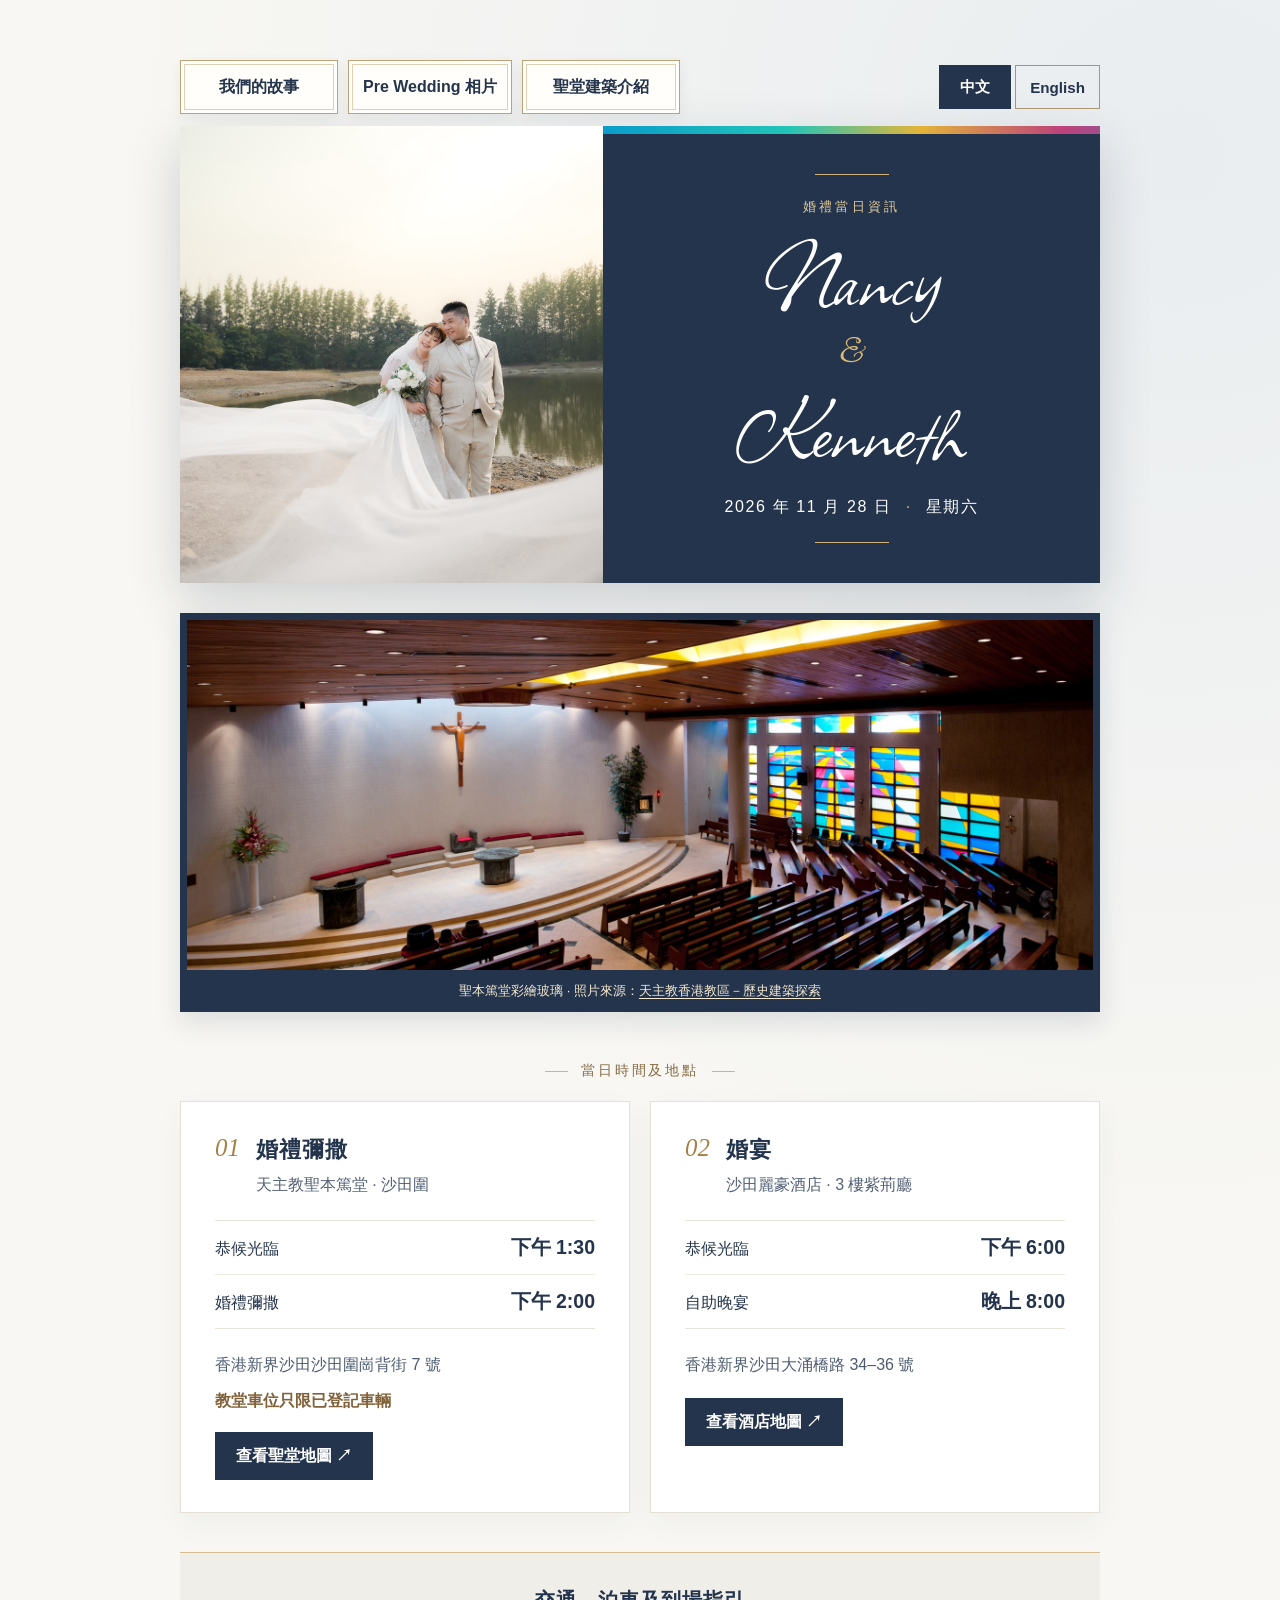
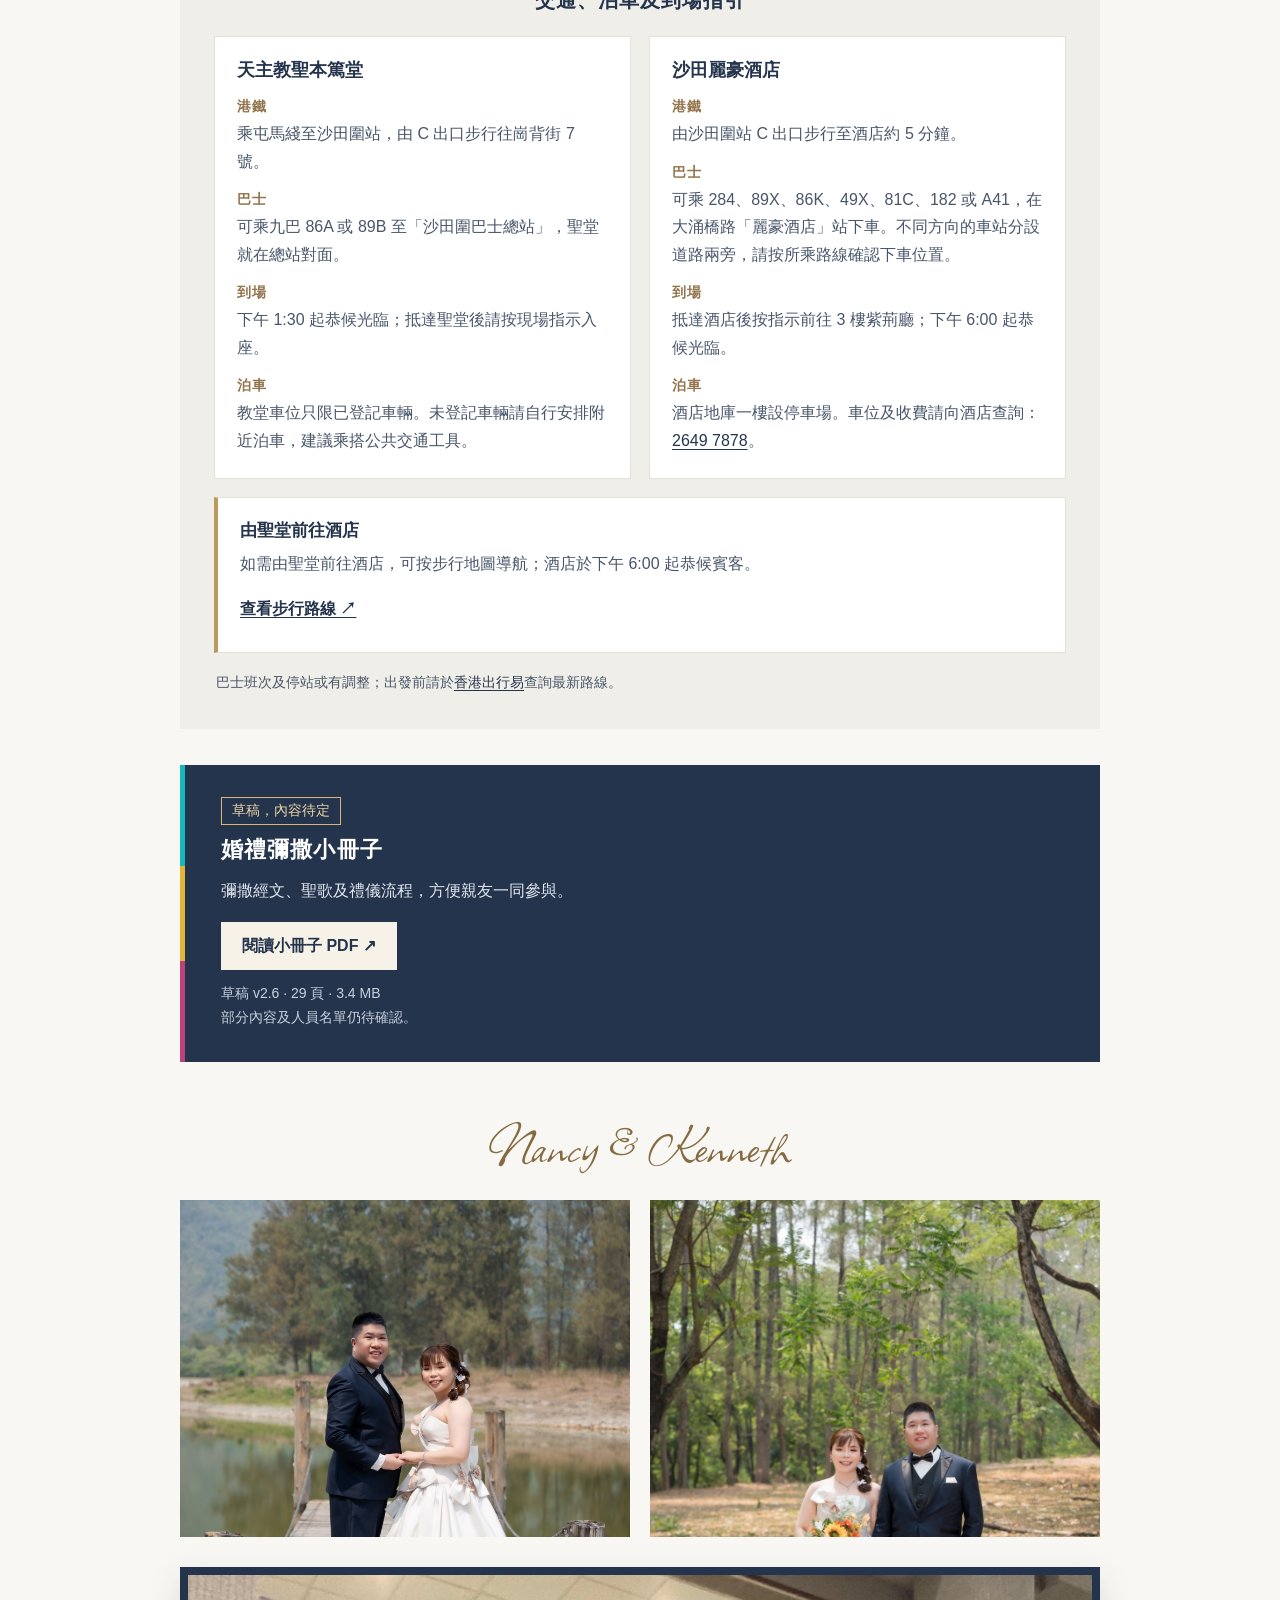
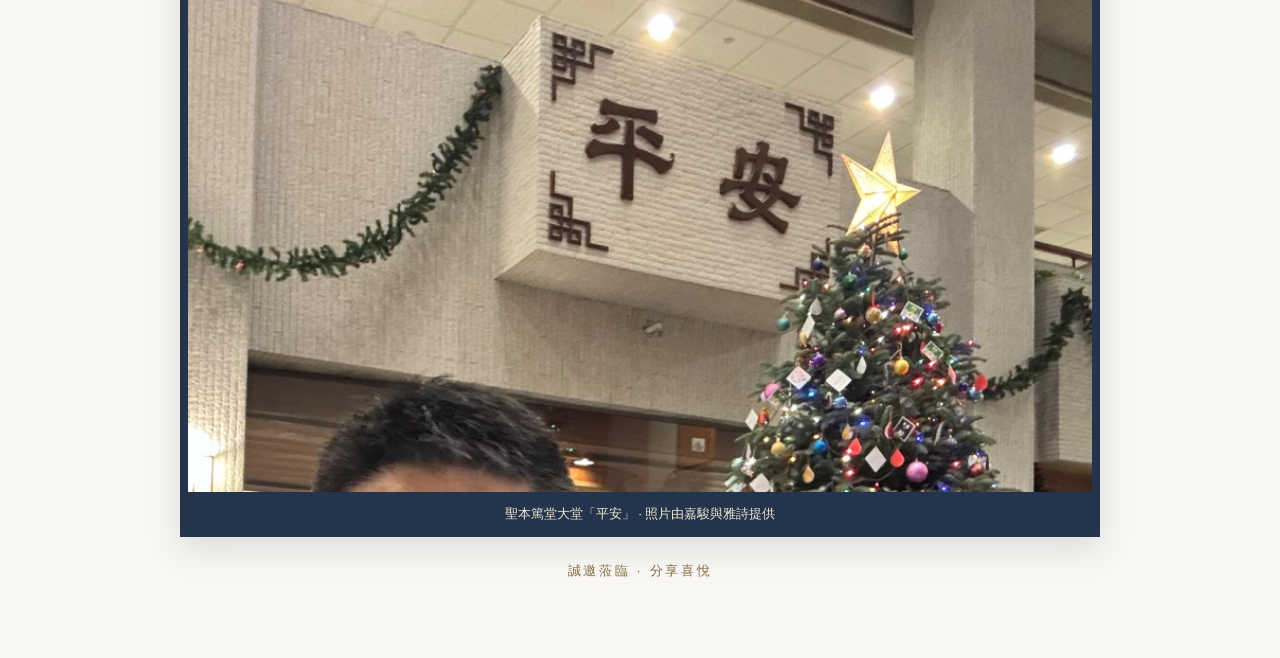
==== commit 39b6e766: "Feature Peace in church foyer on bilingual homepage" ====
--- a/index.html
+++ b/index.html
@@ -85,6 +85,8 @@
     .glass-feature a { color: inherit; text-underline-offset: 3px; }
     .glass-finale { margin: 30px 0 0; padding: 8px; background: #24344c; box-shadow: 0 12px 30px #24344c22; }
     .glass-finale img { display: block; width: 100%; aspect-ratio: 1.75; object-fit: cover; object-position: center; }
+    .glass-finale .peace-photo { aspect-ratio: 1.75; overflow: hidden; }
+    .glass-finale .peace-photo img { height: 100%; aspect-ratio: auto; object-position: center top; transform: scale(1.8); transform-origin: 58% 0; }
     .glass-finale figcaption { padding: 12px 7px 5px; color: #f4e9d1; font-size: .82rem; line-height: 1.5; text-align: center; }
     .glass-finale a { color: inherit; text-underline-offset: 3px; }
     .booklet { position: relative; display: grid; gap: 22px; margin-top: 36px; padding: 28px; background: #24344c; color: #fff; border-left: 5px solid #18b9bd; }
@@ -221,8 +223,8 @@
       </section>
 
       <figure class="glass-finale">
-        <img src="church-glass-official.jpg" width="1370" height="865" loading="lazy" alt="聖本篤堂內部，右側可見藍、黃、紅色彩繪玻璃窗">
-        <figcaption>聖本篤堂彩繪玻璃 · 照片來源：<a href="https://heritage.catholic.org.hk/en/catholic_building/st_benedict_church/photo/index-id-39.html" target="_blank" rel="noopener noreferrer">天主教香港教區－歷史建築探索</a></figcaption>
+        <div class="peace-photo"><img src="church-peace-lobby.jpeg" width="1536" height="1152" loading="lazy" alt="聖本篤堂大堂上方的「平安」二字"></div>
+        <figcaption>聖本篤堂大堂「平安」 · 照片由嘉駿與雅詩提供</figcaption>
       </figure>
       <footer>誠邀蒞臨 · 分享喜悅</footer>
     </main>
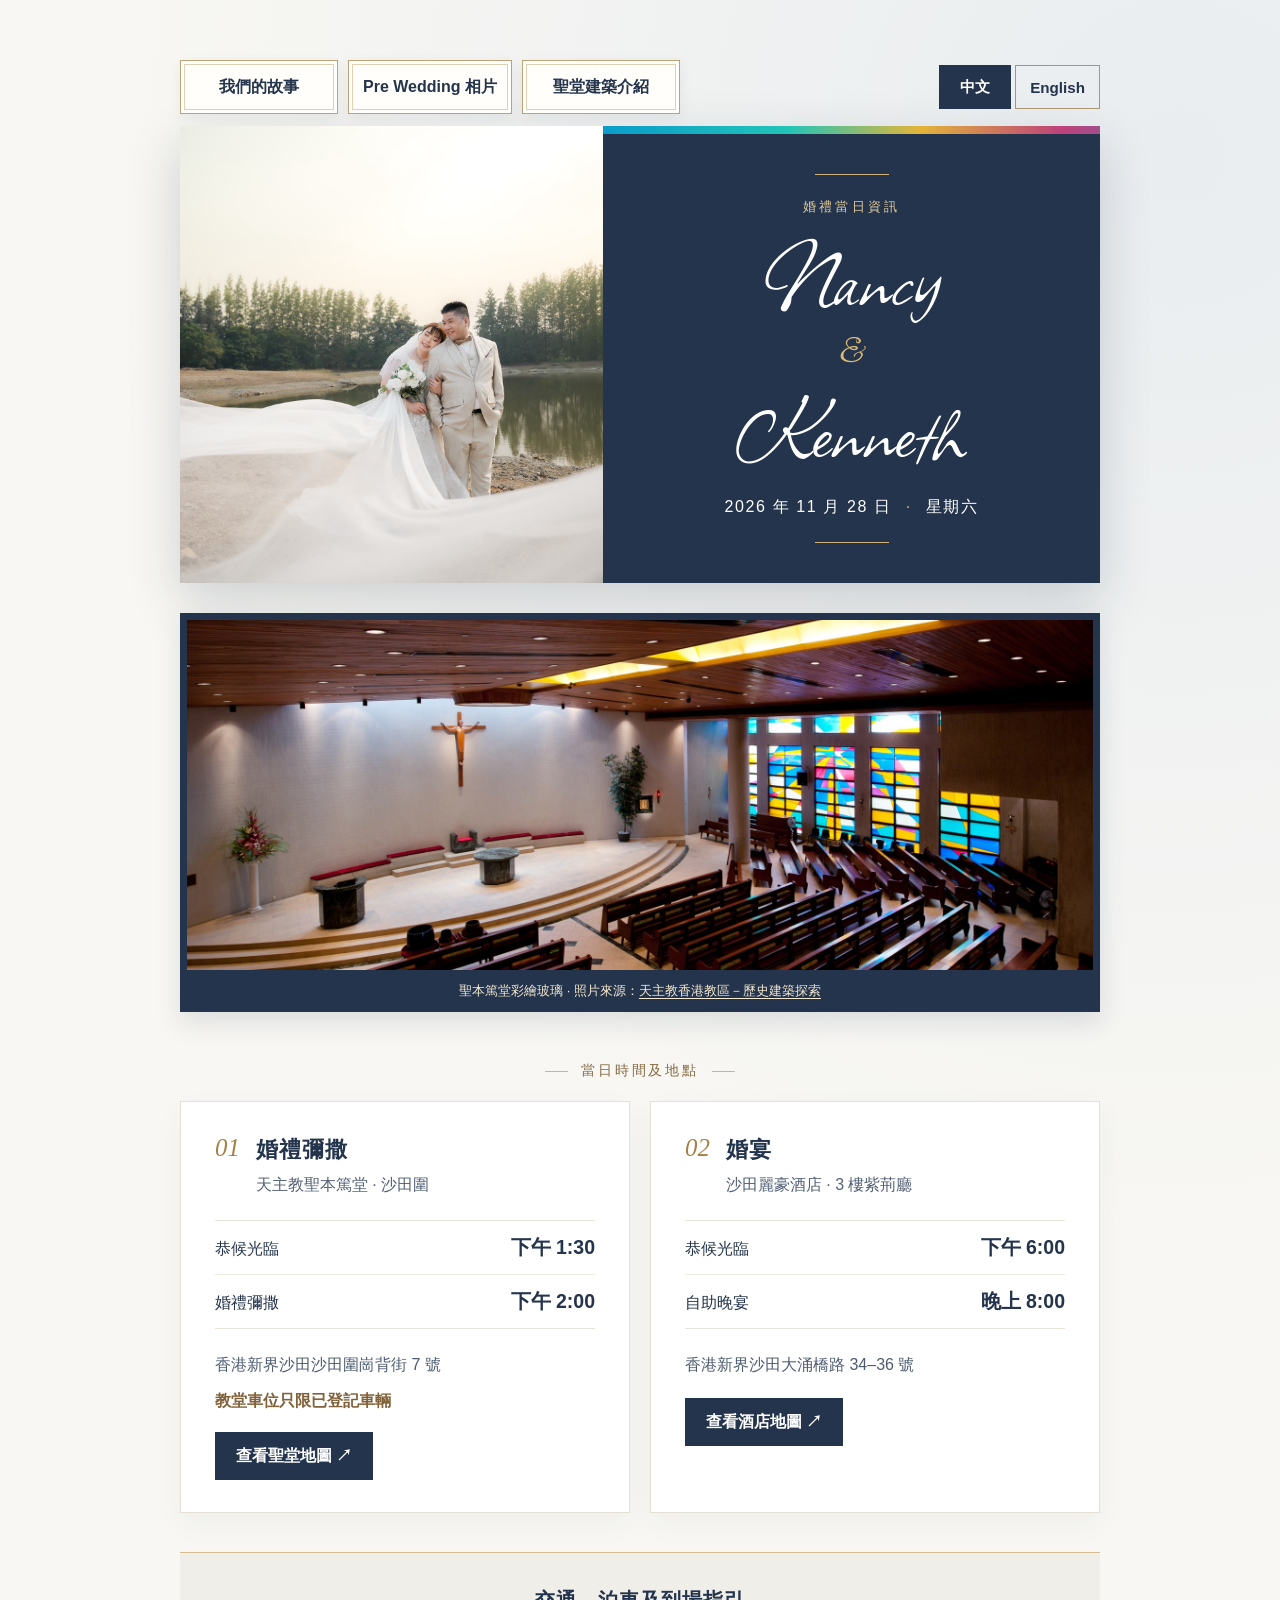
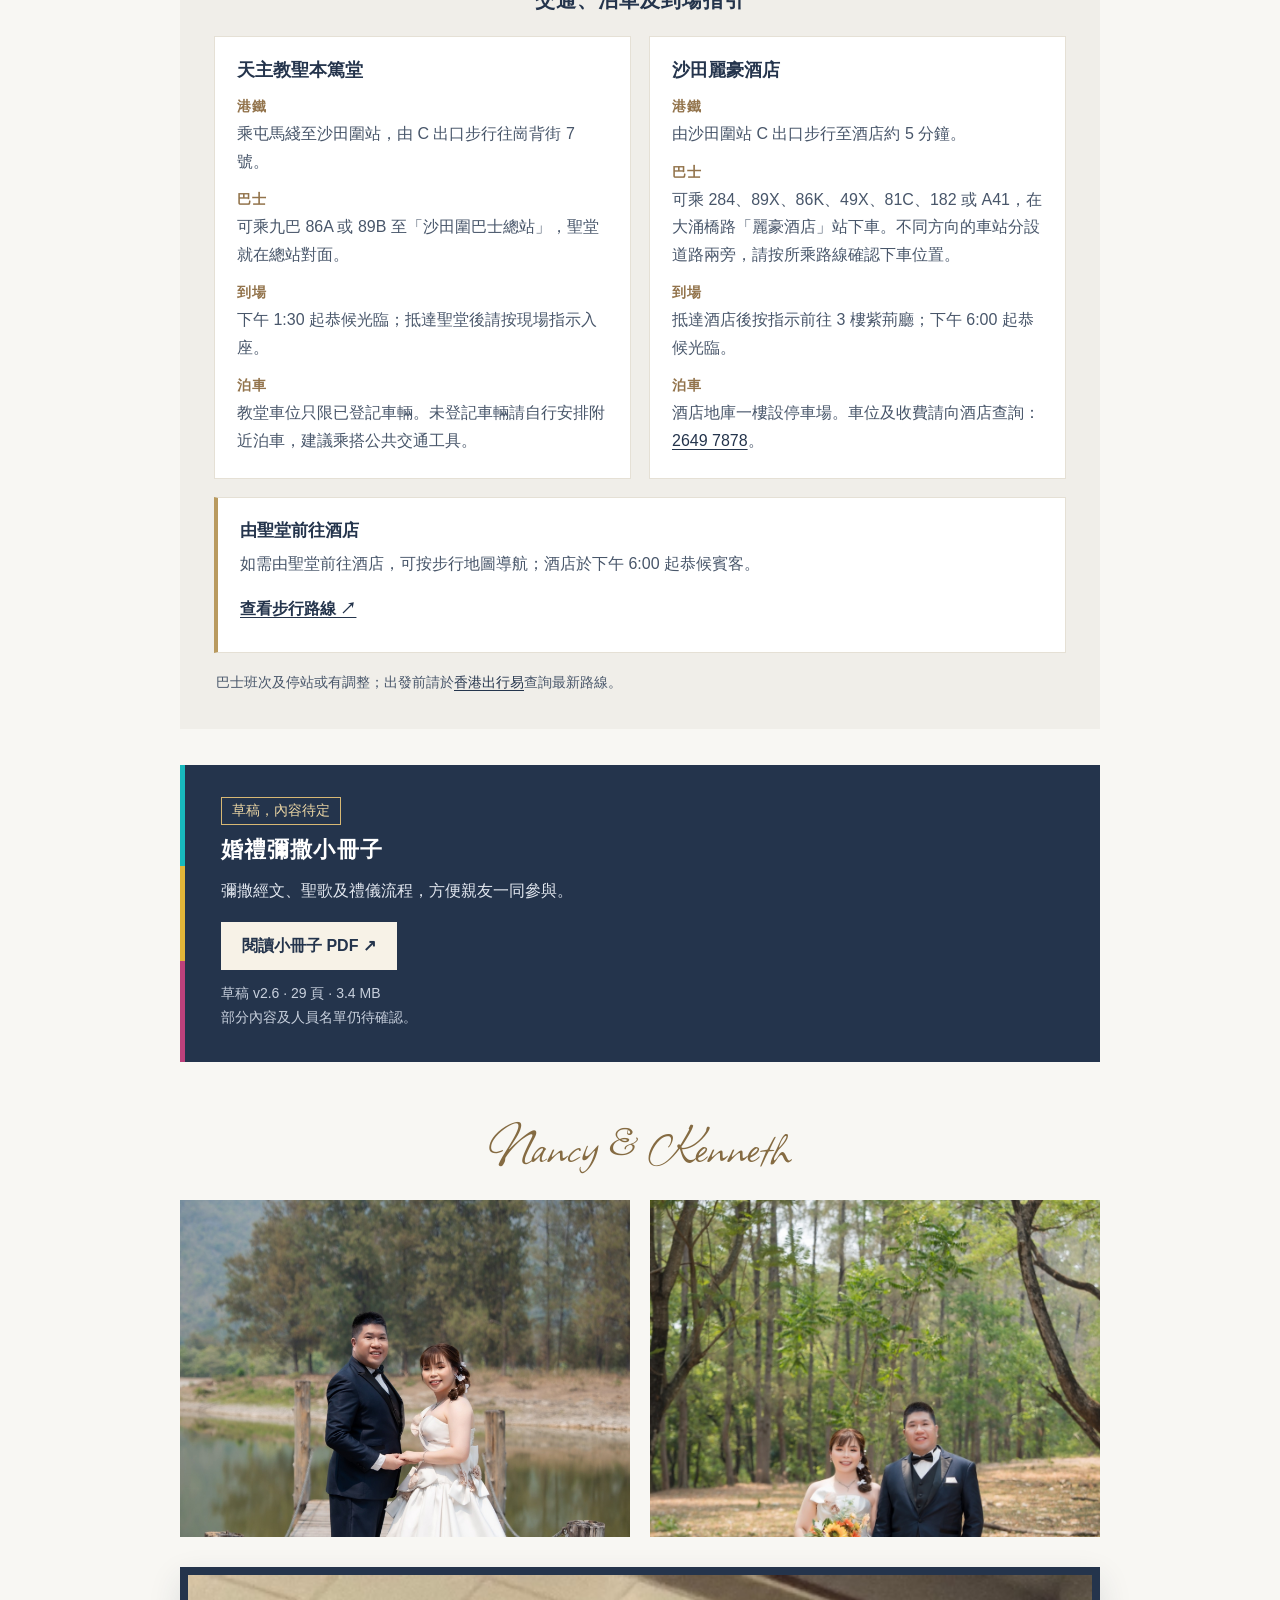
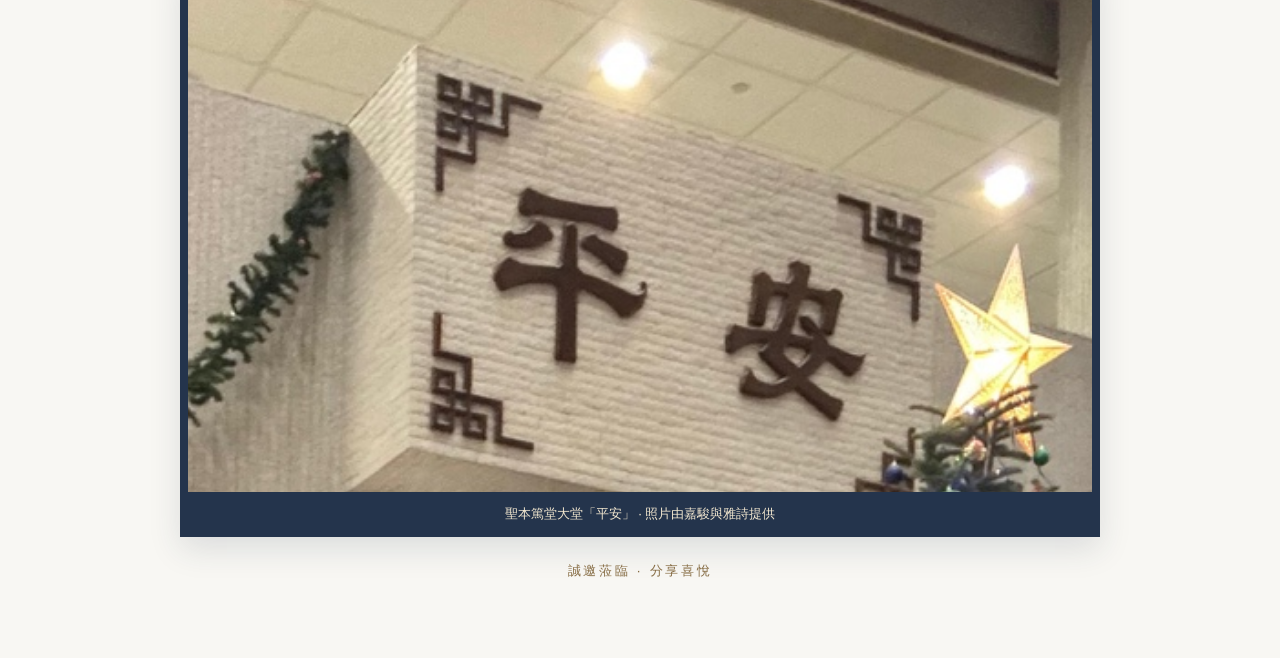
==== commit a9552e75: "Focus Peace lettering in church photo" ====
--- a/index.html
+++ b/index.html
@@ -85,8 +85,8 @@
     .glass-feature a { color: inherit; text-underline-offset: 3px; }
     .glass-finale { margin: 30px 0 0; padding: 8px; background: #24344c; box-shadow: 0 12px 30px #24344c22; }
     .glass-finale img { display: block; width: 100%; aspect-ratio: 1.75; object-fit: cover; object-position: center; }
-    .glass-finale .peace-photo { aspect-ratio: 1.75; overflow: hidden; }
-    .glass-finale .peace-photo img { height: 100%; aspect-ratio: auto; object-position: center top; transform: scale(1.8); transform-origin: 58% 0; }
+    .glass-finale .peace-photo { position: relative; aspect-ratio: 1.75; overflow: hidden; }
+    .glass-finale .peace-photo img { position: absolute; inset: 0; width: 100%; height: 100%; aspect-ratio: auto; object-position: center top; transform: scale(3.1); transform-origin: 58% 0; }
     .glass-finale figcaption { padding: 12px 7px 5px; color: #f4e9d1; font-size: .82rem; line-height: 1.5; text-align: center; }
     .glass-finale a { color: inherit; text-underline-offset: 3px; }
     .booklet { position: relative; display: grid; gap: 22px; margin-top: 36px; padding: 28px; background: #24344c; color: #fff; border-left: 5px solid #18b9bd; }
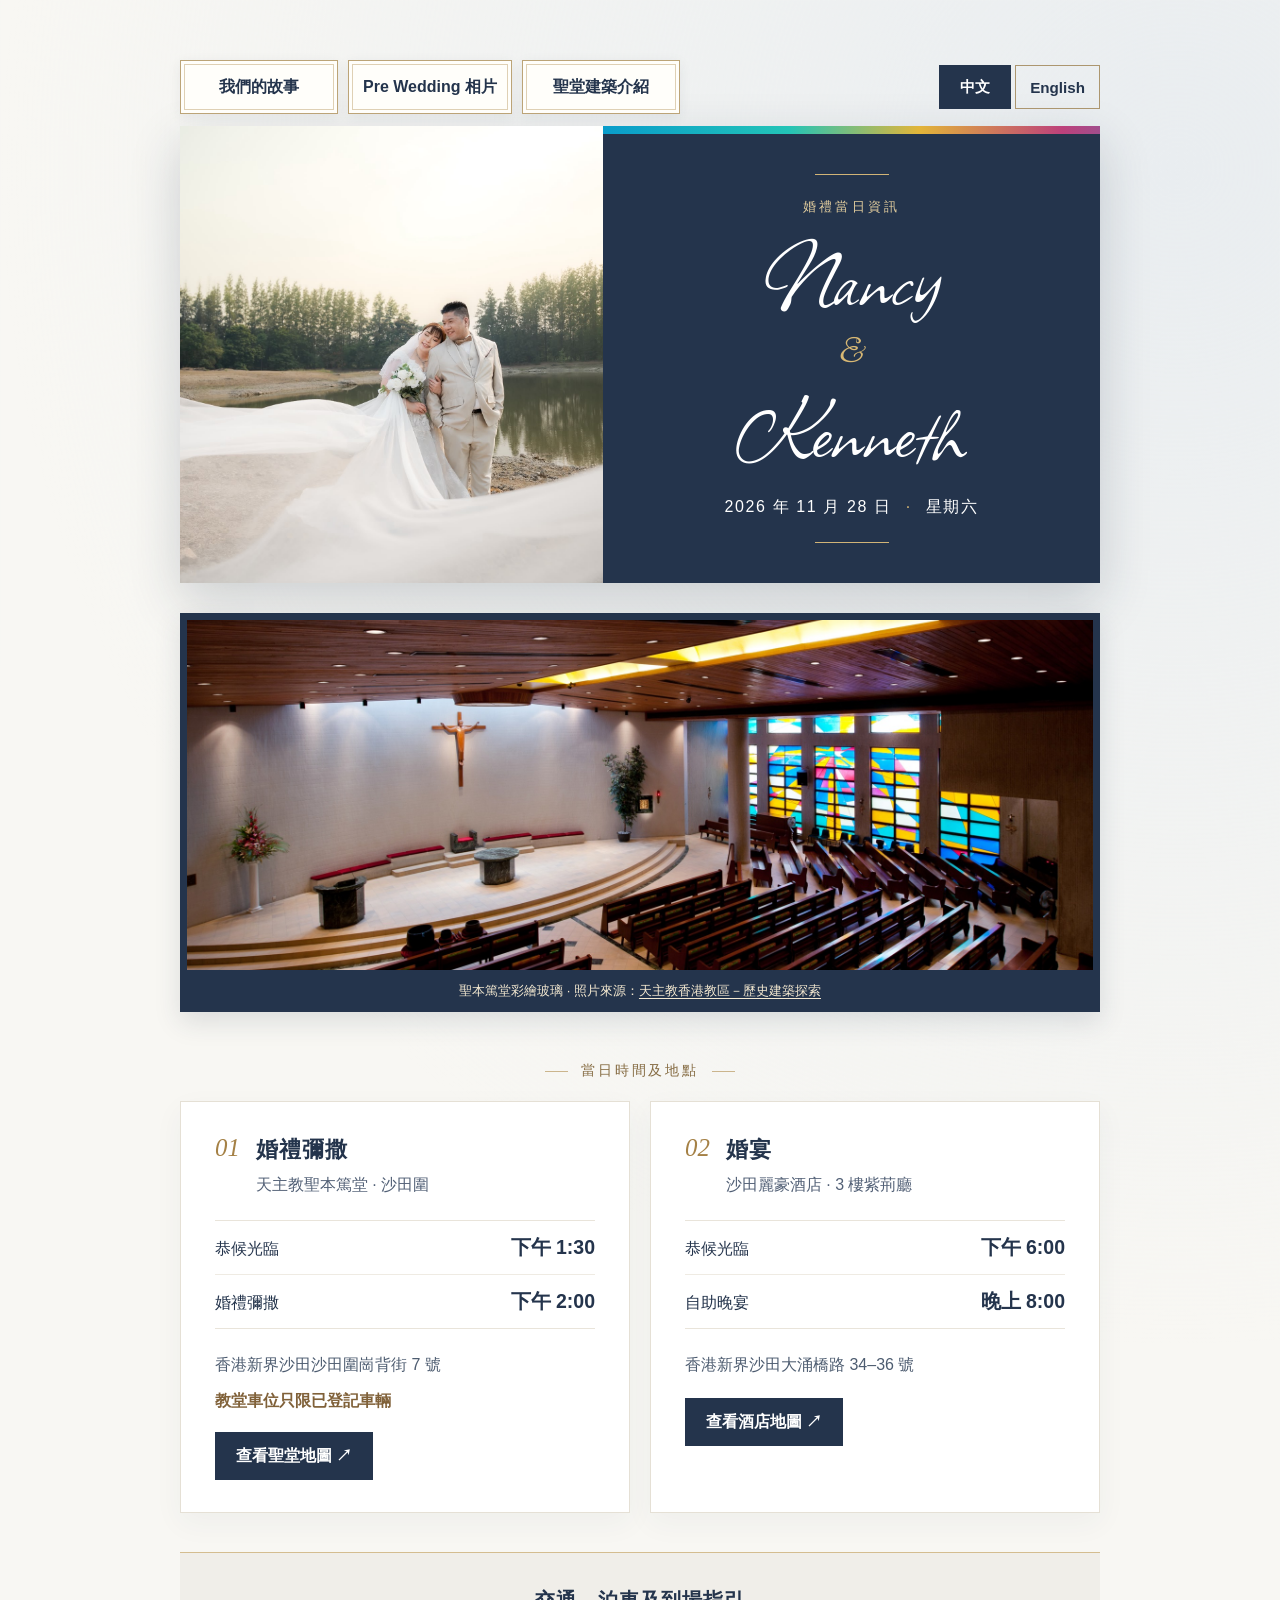
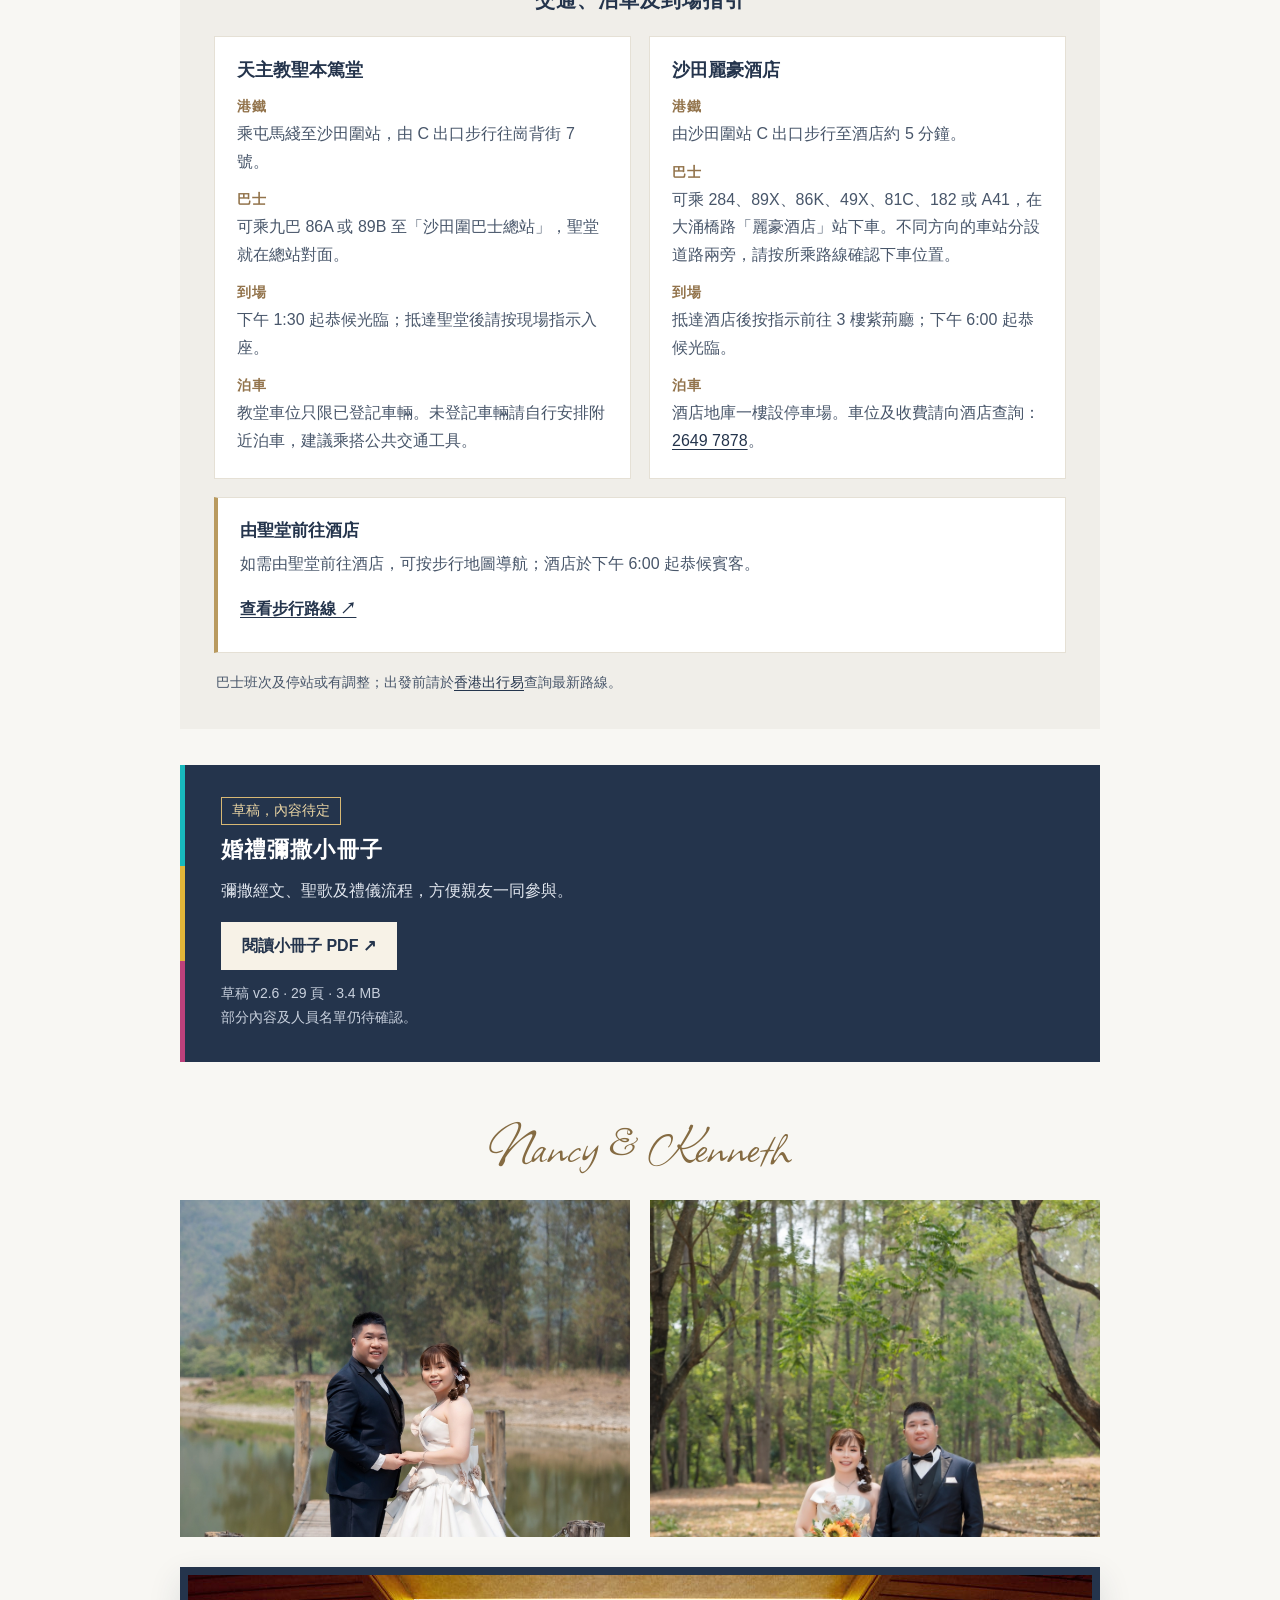
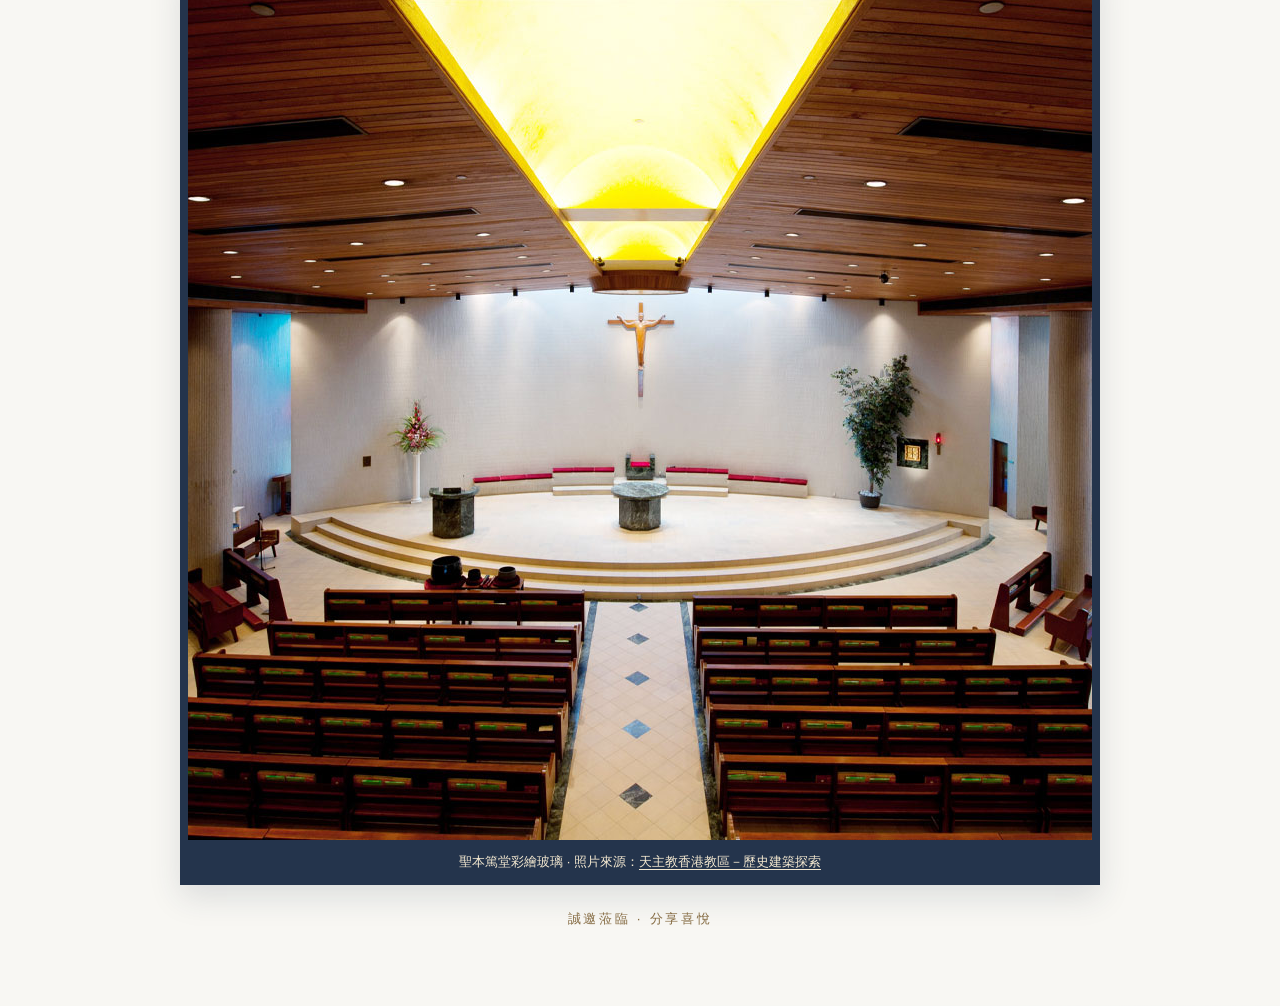
==== commit f1d75a46: "Restore homepage before Peace photo change" ====
--- a/index.html
+++ b/index.html
@@ -85,8 +85,6 @@
     .glass-feature a { color: inherit; text-underline-offset: 3px; }
     .glass-finale { margin: 30px 0 0; padding: 8px; background: #24344c; box-shadow: 0 12px 30px #24344c22; }
     .glass-finale img { display: block; width: 100%; aspect-ratio: 1.75; object-fit: cover; object-position: center; }
-    .glass-finale .peace-photo { position: relative; aspect-ratio: 1.75; overflow: hidden; }
-    .glass-finale .peace-photo img { position: absolute; inset: 0; width: 100%; height: 100%; aspect-ratio: auto; object-position: center top; transform: scale(3.1); transform-origin: 58% 0; }
     .glass-finale figcaption { padding: 12px 7px 5px; color: #f4e9d1; font-size: .82rem; line-height: 1.5; text-align: center; }
     .glass-finale a { color: inherit; text-underline-offset: 3px; }
     .booklet { position: relative; display: grid; gap: 22px; margin-top: 36px; padding: 28px; background: #24344c; color: #fff; border-left: 5px solid #18b9bd; }
@@ -223,8 +221,8 @@
       </section>
 
       <figure class="glass-finale">
-        <div class="peace-photo"><img src="church-peace-lobby.jpeg" width="1536" height="1152" loading="lazy" alt="聖本篤堂大堂上方的「平安」二字"></div>
-        <figcaption>聖本篤堂大堂「平安」 · 照片由嘉駿與雅詩提供</figcaption>
+        <img src="church-glass-official.jpg" width="1370" height="865" loading="lazy" alt="聖本篤堂內部，右側可見藍、黃、紅色彩繪玻璃窗">
+        <figcaption>聖本篤堂彩繪玻璃 · 照片來源：<a href="https://heritage.catholic.org.hk/en/catholic_building/st_benedict_church/photo/index-id-39.html" target="_blank" rel="noopener noreferrer">天主教香港教區－歷史建築探索</a></figcaption>
       </figure>
       <footer>誠邀蒞臨 · 分享喜悅</footer>
     </main>
